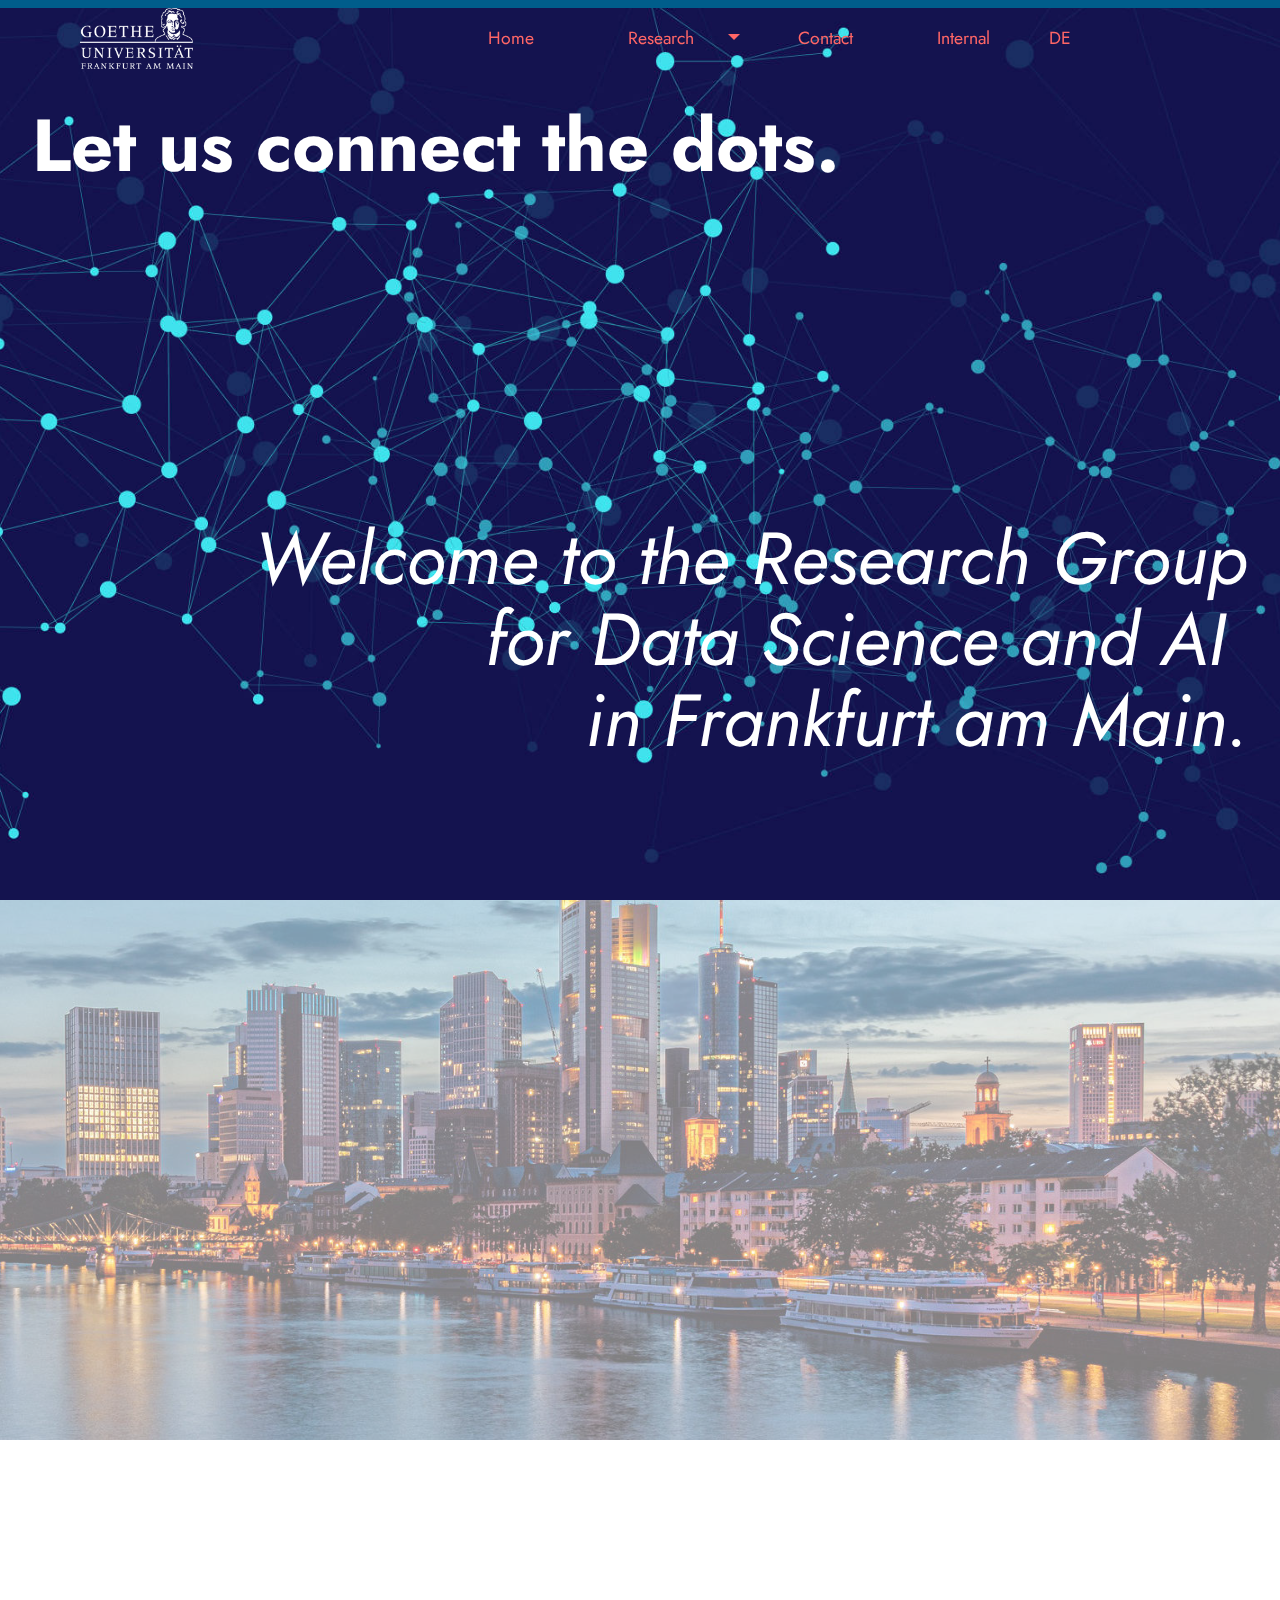
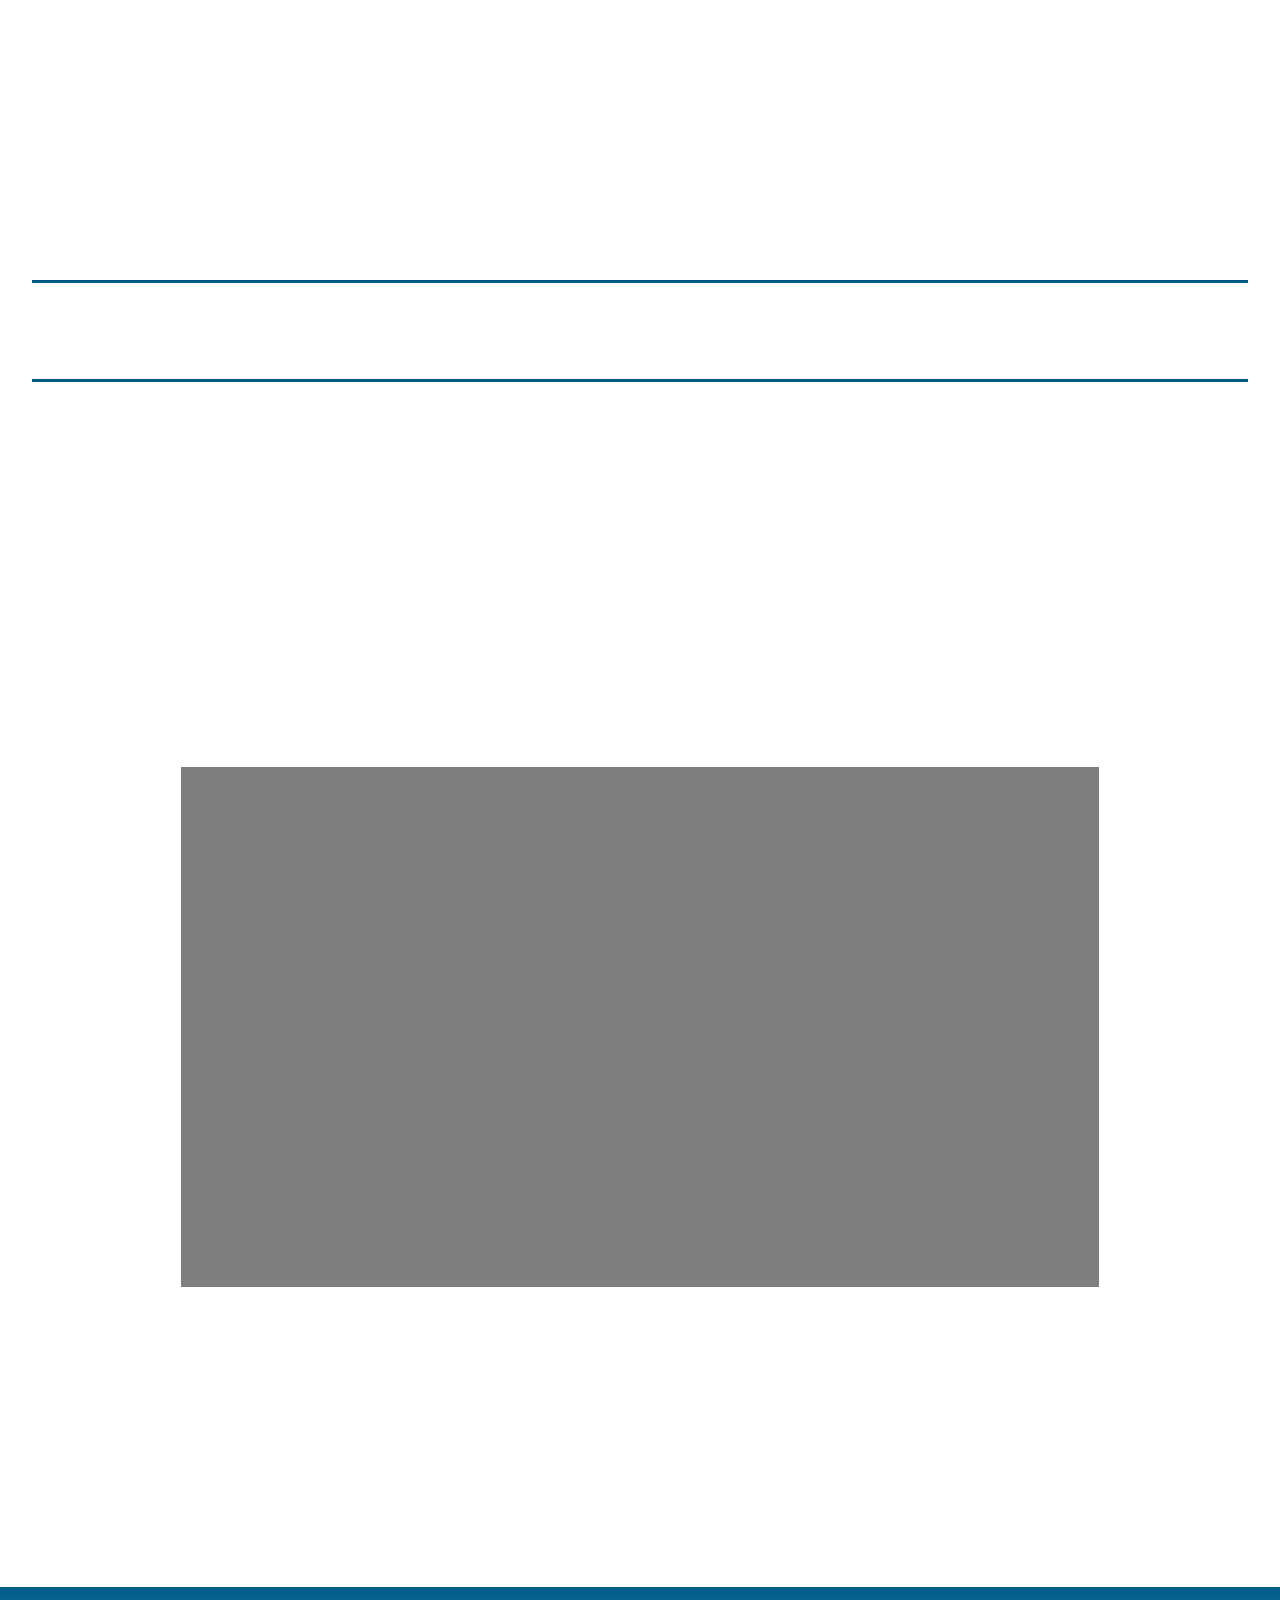
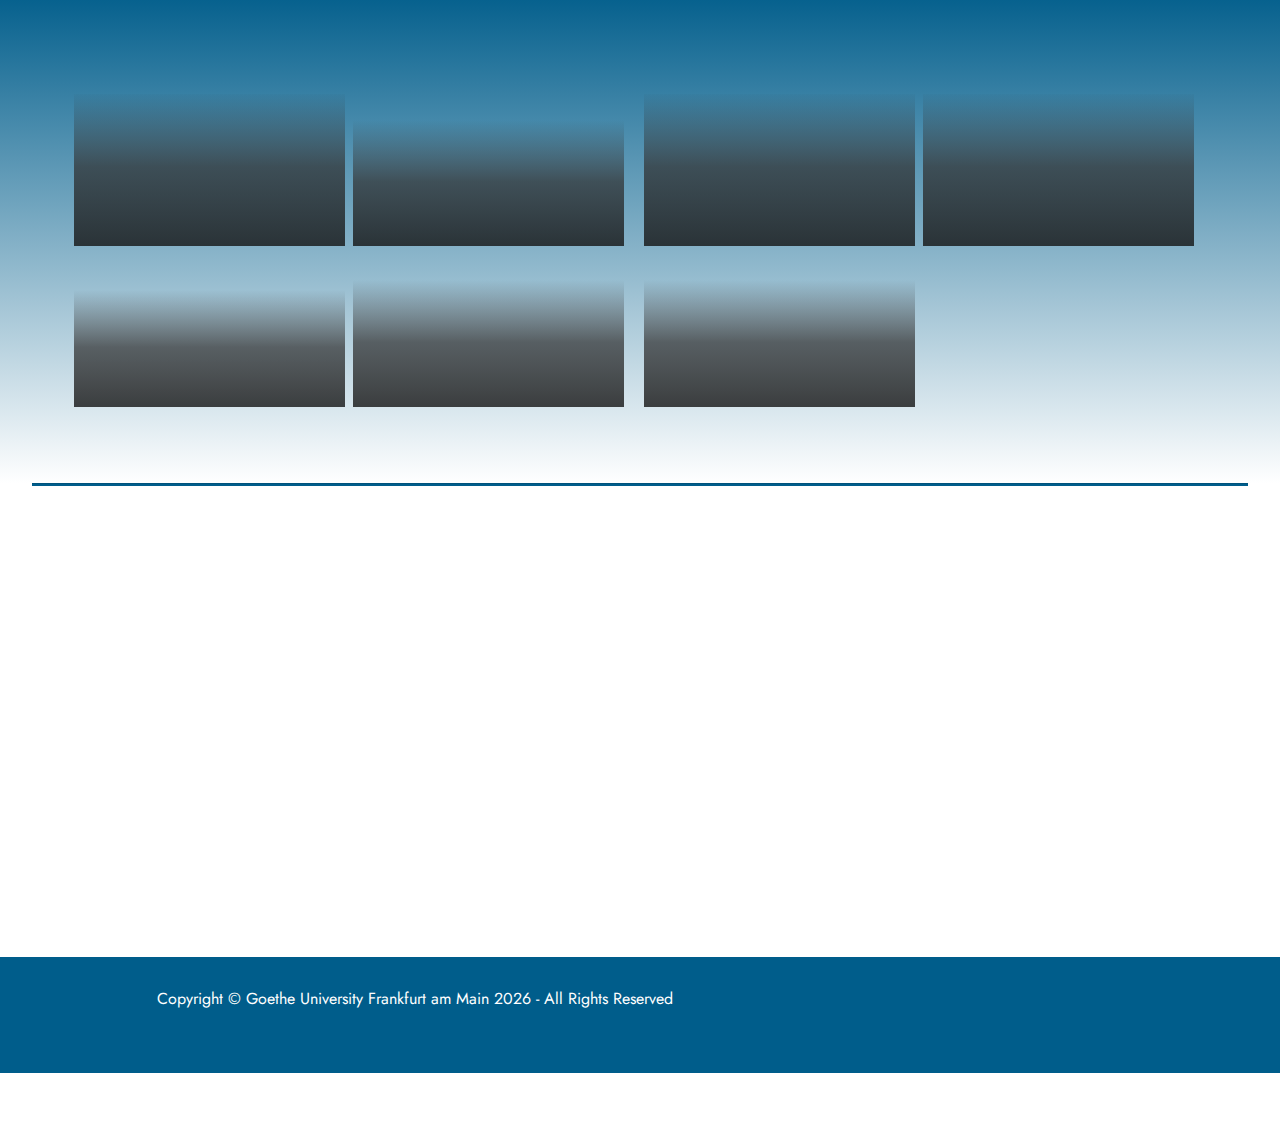
==== index.html @ 600228e5 "first commit" ====
<!DOCTYPE html>
<html  lang="undefined">
<head>
  <!-- Site made with Mobirise Website Builder v5.2.0, https://mobirise.com -->
  <meta charset="UTF-8">
  <meta http-equiv="X-UA-Compatible" content="IE=edge">
  <meta name="generator" content="Mobirise v5.2.0, mobirise.com">
  <meta name="viewport" content="width=device-width, initial-scale=1, minimum-scale=1">
  <link rel="shortcut icon" href="assets/images/gu-logo-weiss.png" type="image/x-icon">
  <meta name="description" content="">
  
  
  <title>Home</title>
  <link rel="stylesheet" href="assets/web/assets/mobirise-icons/mobirise-icons.css">
  <link rel="stylesheet" href="assets/web/assets/mobirise-icons2/mobirise2.css">
  <link rel="stylesheet" href="assets/tether/tether.min.css">
  <link rel="stylesheet" href="assets/bootstrap/css/bootstrap.min.css">
  <link rel="stylesheet" href="assets/bootstrap/css/bootstrap-grid.min.css">
  <link rel="stylesheet" href="assets/bootstrap/css/bootstrap-reboot.min.css">
  <link rel="stylesheet" href="assets/dropdown/css/style.css">
  <link rel="stylesheet" href="assets/animatecss/animate.css">
  <link rel="stylesheet" href="assets/theme/css/style.css">
  <link rel="preload" as="style" href="assets/mobirise/css/mbr-additional.css"><link rel="stylesheet" href="assets/mobirise/css/mbr-additional.css" type="text/css">
  
  
  
  
</head>
<body>
  
  <section class="extMenu8 menu cid-snO07HkirA" once="menu" id="breakingmenu-j">

    

    <nav class="navbar navbar-dropdown beta-menu align-items-center navbar-fixed-top navbar-toggleable-sm bg-color transparent">
         
        <div class="menu-bottom order-0 order-lg-1">

            <div class="menu-logo">
                <div class="navbar-brand">
                <span class="navbar-logo">
                    <a href="https://www.uni-frankfurt.de/de?locale=de" target="_blank">
                        <img src="assets/images/gu-logo-weiss.png" alt="Mobirise" style="height: 3.8rem;">
                    </a>
                </span>
                    
                </div>
                <button class="navbar-toggler" type="button" data-toggle="collapse" data-target="#navbarSupportedContent, #topLine" aria-controls="navbarSupportedContent" aria-expanded="false" aria-label="Toggle navigation">
                    <div class="hamburger">
                        <span></span>
                        <span></span>
                        <span></span>
                        <span></span>
                    </div>
                </button>
            </div>
            <div class="collapse navbar-collapse" id="navbarSupportedContent">
                <ul class="navbar-nav nav-dropdown js-float-line nav-right" data-app-modern-menu="true"><li class="nav-item">
                        <a class="nav-link link mbr-black text-secondary display-4" href="index.html">Home&nbsp; &nbsp; &nbsp; &nbsp;</a>
                    </li><li class="nav-item dropdown"><a class="nav-link link mbr-black dropdown-toggle text-secondary display-4" href="#" data-toggle="dropdown-submenu" aria-expanded="false">Research&nbsp; &nbsp; &nbsp;&nbsp;</a><div class="dropdown-menu"><a class="mbr-black dropdown-item text-secondary display-4" href="page1.html">About us</a><a class="mbr-black dropdown-item text-secondary display-4" href="page2.html">Biomedicine</a><a class="mbr-black dropdown-item text-secondary display-4" href="page3.html">Finance</a></div></li><li class="nav-item"><a class="nav-link link mbr-black text-secondary display-4" href="page4.html">Contact&nbsp; &nbsp; &nbsp;</a></li><li class="nav-item"><a class="nav-link link mbr-black text-secondary text-primary display-4" href="https://hessenbox-a10.rz.uni-frankfurt.de/getlink/fi83vCMj7RjVoHuAKApnuoV5/" target="_blank">Internal</a></li><li class="nav-item"><a class="nav-link link mbr-black text-secondary display-4" href="page5.html">DE&nbsp; &nbsp; &nbsp; &nbsp; &nbsp; &nbsp; &nbsp; &nbsp; &nbsp; &nbsp;&nbsp;</a></li></ul>
                
            </div>
        </div>
    </nav>
</section>

<section class="_customHTML cid-snNPTljLqP" id="scroll-c">
 
  
      
 
  <div class="progress-container" id="myHeader">
    <div class="progress-bar" id="myBar"></div>
  </div>      
  
<script type="text/javascript">
window.onscroll = function() {myFunction()};
var header = document.getElementById("myHeader");
// Get the offset position of the navbar
var sticky = header.offsetTop;
function myFunction() {
  var winScroll = document.body.scrollTop || document.documentElement.scrollTop;
  var height = document.documentElement.scrollHeight - document.documentElement.clientHeight;
  var scrolled = (winScroll / height) * 100;
  document.getElementById("myBar").style.width = scrolled + "%";
  
   if (window.pageYOffset > sticky) {
    header.classList.add("sticky2");
  } else {
    header.classList.remove("sticky2");
  }
  
  
}
 
        
</script>

 <div style="padding:1rem; background-color:#c1c1c1;" class="hidden">
   <div class="align-center">
              <h10> <br><br><br><br><br><br>Scroll Indicator - Progress bar<br>
        Click the "gear" icon to change the layout of the social bar. This text will be removed on preview/publish.<br><br><svg id="svg" version="1.1" xmlns="http://www.w3.org/2000/svg" xmlns:xlink="http://www.w3.org/1999/xlink" width="150" viewBox="0, 0, 400,383.33333333333337"><g id="svgg"><path id="path0" d="M37.210 6.152 C 35.603 6.521,34.673 7.586,34.092 9.720 C 33.330 12.516,33.825 95.736,34.612 97.241 C 35.870 99.644,28.382 99.467,134.420 99.600 C 199.138 99.681,231.925 99.852,232.882 100.115 C 235.440 100.816,235.350 101.661,230.295 124.449 C 224.368 151.170,212.070 208.952,209.422 222.521 C 207.800 230.833,207.905 232.790,209.971 232.790 C 211.891 232.790,209.325 235.910,254.122 179.099 C 277.812 149.054,289.953 133.596,295.689 126.174 C 297.890 123.327,306.521 112.368,314.870 101.822 C 367.957 34.759,386.363 11.054,386.765 9.224 C 387.073 7.820,386.446 6.596,385.169 6.111 C 383.972 5.656,39.193 5.697,37.210 6.152 M382.917 8.569 C 384.519 9.741,380.855 14.580,323.489 87.057 C 313.389 99.818,299.260 117.766,292.092 126.942 C 279.051 143.636,265.977 160.258,245.456 186.236 C 239.439 193.853,229.856 206.001,224.162 213.231 C 210.292 230.840,210.188 230.897,212.490 219.587 C 217.028 197.295,227.371 148.754,232.598 125.216 C 237.896 101.359,238.065 99.524,235.099 97.991 C 234.120 97.484,228.193 97.405,188.034 97.358 C 75.294 97.227,37.576 96.911,36.978 96.092 C 36.161 94.974,36.161 10.490,36.978 9.373 C 37.513 8.642,38.883 8.626,116.843 8.435 C 301.952 7.984,382.171 8.024,382.917 8.569 M81.622 108.821 C 107.636 108.875,150.091 108.875,175.966 108.821 C 201.840 108.766,180.556 108.722,128.667 108.722 C 76.779 108.722,55.608 108.766,81.622 108.821 M177.885 157.718 C 177.182 158.404,174.020 162.244,170.860 166.251 C 167.700 170.259,164.939 173.732,164.724 173.970 C 164.509 174.207,161.918 177.468,158.965 181.217 C 156.012 184.965,150.834 191.512,147.459 195.767 C 144.084 200.021,139.856 205.359,138.063 207.629 C 129.342 218.668,112.627 239.779,108.533 244.926 C 107.162 246.650,103.624 251.125,100.671 254.870 C 97.718 258.615,93.156 264.369,90.533 267.657 C 87.910 270.944,79.126 282.263,71.012 292.809 C 62.899 303.356,50.820 318.802,44.170 327.133 C 28.112 347.253,23.297 353.336,21.093 356.284 C 20.566 356.990,18.921 359.133,17.439 361.046 C 6.762 374.827,3.520 379.694,4.240 380.859 C 4.652 381.526,352.012 381.883,353.760 381.218 L 354.749 380.843 354.547 336.442 C 354.330 288.424,354.421 291.066,352.956 290.282 C 351.831 289.680,309.260 289.563,226.846 289.934 C 183.386 290.130,157.086 289.826,155.238 289.106 C 153.350 288.370,153.375 288.079,156.655 272.483 C 157.410 268.897,158.183 265.187,158.374 264.238 C 159.208 260.094,161.885 247.419,162.221 246.021 C 162.651 244.231,164.430 235.954,166.258 227.229 C 166.966 223.854,167.895 219.453,168.324 217.450 C 168.753 215.446,169.619 211.390,170.249 208.437 C 170.879 205.484,171.843 200.997,172.391 198.466 C 172.938 195.935,173.542 193.087,173.734 192.138 C 173.925 191.189,174.694 187.478,175.444 183.893 C 181.253 156.107,181.424 154.270,177.885 157.718 M334.899 284.838 C 335.479 284.926,336.429 284.926,337.009 284.838 C 337.589 284.751,337.114 284.679,335.954 284.679 C 334.794 284.679,334.319 284.751,334.899 284.838 " stroke="none" fill="#b3b3b3" fill-rule="evenodd"></path><path id="path1" d="M116.843 8.435 C 38.883 8.626,37.513 8.642,36.978 9.373 C 36.161 10.490,36.161 94.974,36.978 96.092 C 37.576 96.911,75.294 97.227,188.034 97.358 C 228.193 97.405,234.120 97.484,235.099 97.991 C 238.065 99.524,237.896 101.359,232.598 125.216 C 227.371 148.754,217.028 197.295,212.490 219.587 C 210.188 230.897,210.292 230.840,224.162 213.231 C 229.856 206.001,239.439 193.853,245.456 186.236 C 265.977 160.258,279.051 143.636,292.092 126.942 C 299.260 117.766,313.389 99.818,323.489 87.057 C 380.855 14.580,384.519 9.741,382.917 8.569 C 382.171 8.024,301.952 7.984,116.843 8.435 " stroke="none" fill="#4c4c4c" fill-rule="evenodd"></path><path id="path2" d="M24.582 1.208 C 24.285 2.061,24.165 16.987,24.175 52.119 C 24.189 104.381,24.198 104.667,25.856 107.198 C 27.312 109.419,21.600 109.300,126.819 109.300 C 187.817 109.300,223.202 109.435,223.202 109.666 C 223.202 109.868,221.385 118.791,219.165 129.496 C 216.944 140.200,215.208 149.171,215.308 149.431 C 215.408 149.690,215.358 149.957,215.197 150.023 C 214.865 150.160,213.651 155.819,204.600 199.407 C 201.952 212.158,199.872 222.815,199.977 223.088 C 200.082 223.362,199.980 223.586,199.752 223.586 C 199.516 223.586,199.414 223.996,199.516 224.531 C 199.615 225.051,199.582 225.526,199.442 225.586 C 199.151 225.710,198.557 228.337,196.119 240.268 C 195.171 244.909,194.060 250.029,193.650 251.646 C 191.455 260.308,193.965 264.453,200.009 262.145 C 201.966 261.398,201.889 261.486,213.429 246.788 C 220.801 237.399,226.824 229.751,236.050 218.064 C 240.748 212.113,252.094 197.659,269.799 175.072 C 275.255 168.111,284.303 156.570,289.907 149.425 C 295.511 142.279,303.979 131.474,308.725 125.414 C 321.361 109.277,325.827 103.583,336.629 89.833 C 342.331 82.576,346.237 77.280,346.078 77.022 C 345.919 76.764,345.976 76.688,346.216 76.836 C 346.447 76.979,347.760 75.626,349.227 73.732 C 350.658 71.885,353.101 68.781,354.656 66.833 C 356.329 64.739,357.370 63.109,357.206 62.843 C 357.041 62.576,357.094 62.496,357.336 62.646 C 357.872 62.977,368.666 49.199,368.315 48.632 C 368.164 48.388,368.223 48.310,368.450 48.451 C 368.674 48.589,373.706 42.505,379.897 34.608 C 385.973 26.858,392.261 18.965,393.871 17.066 C 395.480 15.168,397.517 12.693,398.398 11.567 L 400.000 9.519 400.000 4.759 L 400.000 0.000 212.502 0.000 L 25.003 0.000 24.582 1.208 M385.169 6.111 C 386.446 6.596,387.073 7.820,386.765 9.224 C 386.363 11.054,367.957 34.759,314.870 101.822 C 306.521 112.368,297.890 123.327,295.689 126.174 C 289.953 133.596,277.812 149.054,254.122 179.099 C 209.325 235.910,211.891 232.790,209.971 232.790 C 207.905 232.790,207.800 230.833,209.422 222.521 C 212.070 208.952,224.368 151.170,230.295 124.449 C 235.350 101.661,235.440 100.816,232.882 100.115 C 231.925 99.852,199.138 99.681,134.420 99.600 C 28.382 99.467,35.870 99.644,34.612 97.241 C 33.825 95.736,33.330 12.516,34.092 9.720 C 34.673 7.586,35.603 6.521,37.210 6.152 C 39.193 5.697,383.972 5.656,385.169 6.111 M175.966 108.821 C 150.091 108.875,107.636 108.875,81.622 108.821 C 55.608 108.766,76.779 108.722,128.667 108.722 C 180.556 108.722,201.840 108.766,175.966 108.821 M180.735 144.991 C 179.413 145.394,178.766 146.116,171.634 155.164 C 166.035 162.266,160.321 169.481,152.304 179.573 C 148.329 184.577,145.792 188.088,145.958 188.357 C 146.118 188.615,146.070 188.703,145.844 188.563 C 145.295 188.224,144.060 189.684,144.413 190.256 C 144.585 190.533,144.541 190.624,144.307 190.478 C 143.770 190.147,136.792 198.920,137.142 199.485 C 137.301 199.742,137.247 199.823,137.013 199.678 C 136.474 199.345,127.972 210.042,128.323 210.610 C 128.476 210.857,128.426 210.944,128.208 210.810 C 127.996 210.679,125.945 212.939,123.650 215.832 C 121.355 218.726,116.830 224.412,113.595 228.469 C 110.061 232.902,107.824 236.025,107.991 236.295 C 108.151 236.554,108.103 236.641,107.877 236.502 C 107.327 236.162,106.092 237.623,106.445 238.194 C 106.613 238.465,106.574 238.562,106.354 238.426 C 106.145 238.297,104.765 239.694,103.288 241.531 C 96.608 249.837,76.645 275.196,70.771 282.838 C 67.204 287.478,62.325 293.824,59.929 296.939 C 57.436 300.180,55.688 302.790,55.842 303.039 C 55.996 303.289,55.941 303.369,55.712 303.227 C 55.170 302.893,54.322 303.975,54.676 304.549 C 54.843 304.818,54.798 304.908,54.569 304.766 C 54.020 304.427,52.785 305.888,53.138 306.459 C 53.307 306.733,53.266 306.827,53.039 306.686 C 52.524 306.368,45.925 314.778,46.261 315.323 C 46.416 315.573,46.348 315.638,46.095 315.482 C 45.595 315.173,22.023 344.549,22.104 345.380 C 22.133 345.675,22.027 345.837,21.868 345.738 C 21.392 345.444,20.226 346.987,20.539 347.494 C 20.712 347.773,20.668 347.862,20.431 347.716 C 20.071 347.493,14.984 353.821,7.143 364.244 C 5.466 366.473,4.298 368.371,4.451 368.618 C 4.610 368.875,4.551 368.949,4.308 368.799 C 4.071 368.653,3.080 369.715,1.982 371.294 L 0.069 374.044 0.025 378.776 L -0.020 383.509 180.335 383.509 L 360.690 383.509 360.580 337.776 C 360.460 288.005,360.498 288.865,358.312 286.446 C 355.732 283.591,359.250 283.754,301.092 283.791 C 272.531 283.809,249.028 283.908,248.862 284.010 C 247.895 284.608,161.482 283.949,160.872 283.340 C 160.729 283.196,161.071 280.888,161.632 278.211 C 162.193 275.534,162.558 273.098,162.443 272.798 C 162.327 272.497,162.365 272.333,162.526 272.433 C 162.687 272.532,163.297 270.255,163.881 267.371 C 164.465 264.488,167.099 252.044,169.734 239.719 C 172.369 227.393,174.442 217.093,174.340 216.829 C 174.239 216.565,174.296 216.294,174.468 216.228 C 174.932 216.048,176.895 206.412,176.573 205.891 C 176.400 205.611,176.462 205.545,176.738 205.716 C 177.004 205.880,177.181 205.740,177.181 205.367 C 177.181 205.025,178.123 200.312,179.274 194.894 C 183.691 174.105,185.667 164.276,185.737 162.744 C 185.777 161.869,185.963 161.247,186.149 161.360 C 186.336 161.474,186.409 161.024,186.312 160.361 C 186.214 159.699,186.256 159.156,186.405 159.156 C 186.650 159.156,187.185 156.010,187.710 151.486 C 188.291 146.478,185.225 143.623,180.735 144.991 M180.249 158.438 C 180.249 160.249,178.966 167.046,175.444 183.893 C 174.694 187.478,173.925 191.189,173.734 192.138 C 173.542 193.087,172.938 195.935,172.391 198.466 C 171.843 200.997,170.879 205.484,170.249 208.437 C 169.619 211.390,168.753 215.446,168.324 217.450 C 167.895 219.453,166.966 223.854,166.258 227.229 C 164.430 235.954,162.651 244.231,162.221 246.021 C 161.885 247.419,159.208 260.094,158.374 264.238 C 158.183 265.187,157.410 268.897,156.655 272.483 C 153.375 288.079,153.350 288.370,155.238 289.106 C 157.086 289.826,183.386 290.130,226.846 289.934 C 309.260 289.563,351.831 289.680,352.956 290.282 C 354.421 291.066,354.330 288.424,354.547 336.442 L 354.749 380.843 353.760 381.218 C 352.012 381.883,4.652 381.526,4.240 380.859 C 3.520 379.694,6.762 374.827,17.439 361.046 C 18.921 359.133,20.566 356.990,21.093 356.284 C 23.297 353.336,28.112 347.253,44.170 327.133 C 50.820 318.802,62.899 303.356,71.012 292.809 C 79.126 282.263,87.910 270.944,90.533 267.657 C 93.156 264.369,97.718 258.615,100.671 254.870 C 103.624 251.125,107.162 246.650,108.533 244.926 C 112.627 239.779,129.342 218.668,138.063 207.629 C 139.856 205.359,144.084 200.021,147.459 195.767 C 150.834 191.512,156.012 184.965,158.965 181.217 C 161.918 177.468,164.509 174.207,164.724 173.970 C 164.939 173.732,167.700 170.259,170.860 166.251 C 179.198 155.678,180.249 154.803,180.249 158.438 M337.009 284.838 C 336.429 284.926,335.479 284.926,334.899 284.838 C 334.319 284.751,334.794 284.679,335.954 284.679 C 337.114 284.679,337.589 284.751,337.009 284.838" stroke="none" fill="#fafafa" fill-rule="evenodd"></path></g></svg><br><br><br></h10>
				
    </div></div>
</section>

<section class="header8 cid-snNEgmqmjJ mbr-fullscreen" id="custom-html-0">
    

    <div class="mbr-overlay" style="opacity: 0; background-color: rgb(255, 255, 255);"></div>
    
    <div class="container-fluid">
        <div class="row justify-content-center">
            <div class="col-12">
                <h3 class="mbr-section-title mbr-white mbr-fonts-style display-1"><strong>Let us connect the dots.</strong></h3>
                <p class="mbr-text mbr-fonts-style mbr-white mb-4 display-1"><br><em><br></em><br><em><br></em><em>Welcome to the Research Group</em><br><em> for Data Science and AI&nbsp;<br>in Frankfurt am Main.</em></p>
            </div>
        </div>
    </div>
</section>

<section class="content4 cid-snNEgNYYE0 mbr-fullscreen mbr-parallax-background" id="custom-html-1">
    
    <div class="mbr-overlay" style="opacity: 0.5; background-color: rgb(255, 255, 255);">
    </div>
    <div class="container-fluid">
        <div class="row justify-content-center">
            <div class="title col-md-12 col-lg-12">
                
                <h4 class="mbr-section-subtitle align-center mbr-fonts-style mb-4 display-5">The <strong>Research Group Data Science and AI in Frankfurt</strong> is an interdisciplinary initiative of the Goethe University in Frankfurt. It integrates different areas of research to tackle current challenges in the field of finance and biomedicine. We connect applied research with data science methods and thereby promoting cross-disciplinary collaboration with the goal of advancing innovative data-driven science. Currently seven teams work on various topics in these research areas.
<br><br><div><strong>Our vision</strong> is to add value for the benefit of society with pioneering work in the field of data science and AI. We want to drive excellence in cross-disciplinary research, education and collaboration and enable knowledge transfer to society and business.
</div><div><br></div></h4>
                
            </div>
        </div>
    </div>
</section>

<section class="content6 cid-snNEhe8TZp" id="custom-html-2">
    
    <div class="container-fluid">
        <div class="row justify-content-center">
            <div class="col-md-12 col-lg-12">
                <hr class="line">
                <p class="mbr-text align-center mbr-fonts-style my-4 display-5">
                    <em>Currently seven teams work on different topics in the areas of biomedicine and finance.</em></p>
                <hr class="line">
            </div>
        </div>
    </div>
</section>

<section class="content4 cid-snNLLm6gYE" id="content4-8">
    
    
    <div class="container-fluid">
        <div class="row justify-content-center">
            <div class="title col-md-12 col-lg-10">
                <h3 class="mbr-section-title mbr-fonts-style align-center mb-4 display-2">
                    <strong>Our Projects</strong></h3>
                
                
            </div>
        </div>
    </div>
</section>

<section class="slider2 cid-snNEhEYcAh" id="custom-html-3">
    

    
    <div class="container">
        <div class="row justify-content-center">
            <div class="col-12 col-md-10">
                <div class="carousel slide" id="svXvLmzFWQ" data-ride="carousel" data-interval="6000">
                    <div class="mbr-overlay" style="opacity: 0.5; background-color: rgb(0, 0, 0);">
                    </div>
                    <ol class="carousel-indicators">
                        <li data-slide-to="0" class="active" data-target="#svXvLmzFWQ"></li>
                        <li data-slide-to="1" data-target="#svXvLmzFWQ"></li><li data-slide-to="2" data-target="#svXvLmzFWQ"></li><li data-slide-to="3" data-target="#svXvLmzFWQ"></li><li data-slide-to="4" data-target="#svXvLmzFWQ"></li><li data-slide-to="5" data-target="#svXvLmzFWQ"></li>
                        <li data-slide-to="6" data-target="#svXvLmzFWQ"></li>
                    </ol>
                    <div class="carousel-inner">
                        <div class="carousel-item slider-image item active">
                            <div class="item-wrapper">
                                <img class="d-block w-100" src="assets/images/mbr-8-1920x1280.jpeg">
                                <div class="carousel-caption d-none d-md-block">
                                    <h5 class="mbr-section-subtitle mbr-fonts-style display-5"><strong><a href="page2.html#content6-12" class="text-white text-primary">Dynamics of functional cortical networks and their role in higher cognitive processes</a></strong></h5>
                                    
                                </div>
                            </div>
                        </div>
                        <div class="carousel-item slider-image item">
                            <div class="item-wrapper">
                                <img class="d-block w-100" src="assets/images/mbr-3-1920x1280.jpeg" data-slide-to="2">
                                <div class="carousel-caption d-none d-md-block">
                                    <h5 class="mbr-section-subtitle mbr-fonts-style display-5">
                                        <strong><a href="page3.html#content6-16" class="text-white text-primary">Using AI to better understand individual debt behavior</a></strong></h5>
                                    
                                </div>
                            </div>
                        </div><div class="carousel-item slider-image item">
                            <div class="item-wrapper">
                                <img class="d-block w-100" src="assets/images/mbr-1-1920x960.jpeg" data-slide-to="2">
                                <div class="carousel-caption d-none d-md-block">
                                    <h5 class="mbr-section-subtitle mbr-fonts-style display-5"><a href="page2.html#custom-html-t" class="text-white">Relevance of single nucleotide&nbsp;polymorphism on incidence and impact of clonal hematopoiesis</a></h5>
                                    
                                </div>
                            </div>
                        </div><div class="carousel-item slider-image item">
                            <div class="item-wrapper">
                                <img class="d-block w-100" src="assets/images/mbr-1920x1064.jpeg" data-slide-to="3">
                                <div class="carousel-caption d-none d-md-block">
                                    <h5 class="mbr-section-subtitle mbr-fonts-style display-5"><a href="page3.html#content6-19" class="text-white text-primary">Artifical Intelligence in Finance: Machine Learning and Prediction of Excess Returns</a></h5>
                                    
                                </div>
                            </div>
                        </div><div class="carousel-item slider-image item">
                            <div class="item-wrapper">
                                <img class="d-block w-100" src="assets/images/mbr-2-1920x1280.jpeg" data-slide-to="4">
                                <div class="carousel-caption d-none d-md-block">
                                    <h5 class="mbr-section-subtitle mbr-fonts-style display-5"><a href="page2.html#custom-html-x" class="text-white">Classification of molecular subtypes of muscle invasive bladder cancer (MIBC) based on H&amp;E staining by machine learning</a></h5>
                                    
                                </div>
                            </div>
                        </div>
                        <div class="carousel-item slider-image item">
                            <div class="item-wrapper">
                                <img class="d-block w-100" src="assets/images/mbr-400x267.jpeg" data-slide-to="5">
                                <div class="carousel-caption d-none d-md-block">
                                    <h5 class="mbr-section-subtitle mbr-fonts-style display-5"><a href="page3.html#custom-html-1d" class="text-white">Do intelligent decision support systems erode moral behaviour?</a></h5>
                                    
                                </div>
                            </div>
                        </div><div class="carousel-item slider-image item">
                            <div class="item-wrapper">
                                <img class="d-block w-100" src="assets/images/mbr-400x225.jpg" data-slide-to="8">
                                <div class="carousel-caption d-none d-md-block">
                                    <h5 class="mbr-section-subtitle mbr-fonts-style display-5">
                                        <strong><a href="page2.html#custom-html-z" class="text-white text-primary">Evolution and functional conservation of long non-coding RNAs (IncRNAs)</a></strong></h5>
                                    
                                </div>
                            </div>
                        </div>
                    </div>
                    <a class="carousel-control carousel-control-prev" role="button" data-slide="prev" href="#svXvLmzFWQ">
                        <span class="mobi-mbri mobi-mbri-arrow-prev" aria-hidden="true"></span>
                        <span class="sr-only">Previous</span>
                    </a>
                    <a class="carousel-control carousel-control-next" role="button" data-slide="next" href="#svXvLmzFWQ">
                        <span class="mobi-mbri mobi-mbri-arrow-next" aria-hidden="true"></span>
                        <span class="sr-only">Next</span>
                    </a>
                </div>
            </div>
        </div>
    </div>
</section>

<section class="mbr-section content4 cid-svTK0JybWB" id="magazinecarousel-2l">

    
          
<div class="container">
    <div class="row mb-2">
        <div class="title col-12 text-center pt-3">
        
                
                
        </div>
    </div>
    
    <!--Start code-->
    <div class="row">
        <div class="col-12 pb-5">
            <!--SECTION START-->
            <div class="row">
                <!--Start box news-->
                <div class="col-12 col-md-6 pt-2 pl-md-1 mb-3 mb-lg-4">
                    <div class="row">
                        <!--news box-->
                        <div class="col-6 pb-1 pt-0 pr-1">
                            <div class="card border-0 rounded-0 text-white overflow zoom">
                                <div class="position-relative">
                                    <!--thumbnail img-->
                                    <div class="ratio_right-cover-2 image-wrapper">
                                        <a href="#">
                                            <img class="img-fluid" src="assets/images/mbr-10-1920x1280.jpeg" alt="">
                                        </a>
                                    </div>
                                    <div class="position-absolute p-2 p-lg-3 b-0 w-100 bg-shadow">
                                        <!-- category -->
                                        

                                        <!--title-->
                                        <a href="#">
                                            </a><h6 class="h5 text-white my-1 display-7"><a href="#"></a><a href="page2.html#content6-12" class="text-white">Dynamics of functional cortical networks and their role in higher cognitive processes</a></h6>
                                        
                                    </div>
                                </div>
                            </div>
                        </div>
                        
                        <!--news box-->
                        <div class="col-6 pb-1 pl-1 pt-0">
                            <div class="card border-0 rounded-0 text-white overflow zoom">
                                <div class="position-relative">
                                    <!--thumbnail img-->
                                    <div class="ratio_right-cover-2 image-wrapper">
                                        <a href="#">
                                            <img class="img-fluid" src="assets/images/mbr-11-1920x1280.jpeg" alt="">
                                        </a>
                                    </div>
                                    <div class="position-absolute p-2 p-lg-3 b-0 w-100 bg-shadow">
                                        <!-- category -->
                                        
                                        <!--title-->
                                        <a href="#">
                                            </a><h6 class="h5 text-white my-1 display-7"><a href="#"></a><a href="page3.html#content6-16" class="text-white">Using AI to better understand individual debt behavior</a></h6>
                                        
                                    </div>
                                </div>
                            </div>
                        </div>
                        
                        <!--news box-->
                        <div class="col-6 pb-1 pr-1 pt-1">
                            <div class="card border-0 rounded-0 text-white overflow zoom">
                                <div class="position-relative">
                                    <!--thumbnail img-->
                                    <div class="ratio_right-cover-2 image-wrapper">
                                        <a href="#">
                                            <img class="img-fluid" src="assets/images/mbr-2-1920x1280.jpeg" alt="">
                                        </a>
                                    </div>
                                    <div class="position-absolute p-2 p-lg-3 b-0 w-100 bg-shadow">
                                        <!-- category -->
                                        
                                        <!--title-->
                                        <a href="#">
                                            </a><h6 class="h6 text-white my-1 display-100"><a href="#"></a><a href="page2.html#custom-html-x" class="text-white">Classification of molecular subtypes of muscle invasive bladder cancer (MIBC) based on H&amp;E staining by machine learning</a></h6>
                                        
                                    </div>
                                </div>
                            </div>
                        </div>
                        
                        <!--news box-->
                        <div class="col-6 pb-1 pl-1 pt-1">
                            <div class="card border-0 rounded-0 text-white overflow zoom">
                                <div class="position-relative">
                                    <!--thumbnail img-->
                                    <div class="ratio_right-cover-2 image-wrapper">
                                        <a href="#">
                                            <img class="img-fluid" src="assets/images/mbr-1-400x267.jpeg" alt="blog website templates bootstrap">
                                        </a>
                                    </div>
                                    <div class="position-absolute p-2 p-lg-3 b-0 w-100 bg-shadow">
                                        <!-- category -->
                                        
                                        <!--title-->
                                        <a href="#">
                                            </a><h6 class="h6 text-white my-1 display-7"><a href="#"></a><a href="page3.html#custom-html-1d" class="text-white">Do intelligent decision support systems erode moral behaviour?</a></h6>
                                        
                                    </div>
                                </div>
                            </div>
                        </div>
                        <!--end news box-->
                    </div>
                </div>
                <!--End box news-->
                
                <!--Start box news-->
                <div class="col-12 col-md-6 pt-2 pl-md-1 mb-3 mb-lg-4">
                    <div class="row">
                        <!--news box-->
                        <div class="col-6 pb-1 pt-0 pr-1">
                            <div class="card border-0 rounded-0 text-white overflow zoom">
                                <div class="position-relative">
                                    <!--thumbnail img-->
                                    <div class="ratio_right-cover-2 image-wrapper">
                                        <a href="#">
                                            <img class="img-fluid" src="assets/images/mbr-3-1920x960.jpeg" alt="">
                                        </a>
                                    </div>
                                    <div class="position-absolute p-2 p-lg-3 b-0 w-100 bg-shadow">
                                        <!-- category -->
                                        

                                        <!--title-->
                                        <a href="#">
                                            </a><h6 class="h5 text-white my-1 display-7"><a href="#"></a><a href="page2.html#custom-html-t" class="text-white">Relevance of single nucleotide polymorphism on incidence and impact of clonal hematopoiesis</a></h6>
                                        
                                    </div>
                                </div>
                            </div>
                        </div>
                        
                        <!--news box-->
                        <div class="col-6 pb-1 pl-1 pt-0">
                            <div class="card border-0 rounded-0 text-white overflow zoom">
                                <div class="position-relative">
                                    <!--thumbnail img-->
                                    <div class="ratio_right-cover-2 image-wrapper">
                                        <a href="#">
                                            <img class="img-fluid" src="assets/images/mbr-1-1920x1064.jpeg" alt="">
                                        </a>
                                    </div>
                                    <div class="position-absolute p-2 p-lg-3 b-0 w-100 bg-shadow">
                                        <!-- category -->
                                        
                                        <!--title-->
                                        <a href="#">
                                            </a><h6 class="h5 text-white my-1 display-7"><a href="#"></a><a href="page3.html#content6-19" class="text-white">Artifical Intelligence in Finance: Machine Learning and Prediction of Excess Returns</a></h6>
                                        
                                    </div>
                                </div>
                            </div>
                        </div>
                        
                        <!--news box-->
                        <div class="col-6 pb-1 pr-1 pt-1">
                            <div class="card border-0 rounded-0 text-white overflow zoom">
                                <div class="position-relative">
                                    <!--thumbnail img-->
                                    <div class="ratio_right-cover-2 image-wrapper">
                                        <a href="#">
                                            <img class="img-fluid" src="assets/images/mbr-400x225.jpg" alt="">
                                        </a>
                                    </div>
                                    <div class="position-absolute p-2 p-lg-3 b-0 w-100 bg-shadow">
                                        <!-- category -->
                                        
                                        <!--title-->
                                        <a href="#">
                                            </a><h6 class="h5 text-white my-1 display-7"><a href="#"></a><a href="page2.html#custom-html-z" class="text-white">Evolution and functional conservation of long non-coding RNAs (IncRNAs)</a></h6>
                                        
                                    </div>
                                </div>
                            </div>
                        </div>
                        
                    </div>
                </div>
                <!--End box news-->
             <!--END SECTION-->
        </div>
    </div> 
    <!--end code-->
</div>
</div></section>

<section class="content6 cid-snNLukTcy3" id="content6-7">
    
    <div class="container-fluid">
        <div class="row justify-content-center">
            <div class="col-md-12 col-lg-12">
                <hr class="line">
        </div>
    </div>
</div></section>

<section class="clients1 cid-snNM4Io5Im" id="clients1-9">
    
    <div class="images-container container">
        <div class="mbr-section-head">
            <h3 class="mbr-section-title mbr-fonts-style align-center mb-0 display-2">
                <strong>Our Partner</strong></h3>
            
            
        </div>
        <div class="row justify-content-center mt-4">
            <div class="col-md-3 card">
                <a href="https://www.kassel-stiftung.de" target="_blank"><img src="assets/images/kassel-stfg-logo-blau.jpeg" alt=""></a>
            </div>
            
            
            
            
            
            
            
        </div>
    </div>
</section>

<section class="footer7 cid-svf3Y5O8Mg" once="footers" id="footer7-24">

    

    
    
    <div class="container">
        <div class="media-container-row align-center mbr-white">
            <div class="col-12">
                <div id="ccright" class="col-md-7 text-center"></div>
                <script>
                document.getElementById("ccright").innerHTML="Copyright &copy; Goethe University Frankfurt am Main " + new Date().getFullYear() + " - All Rights Reserved";
                </script>
                <p class="col-md-2 text-center display-6">Impressum                                                                                                          </p>
            </div>
        </div>
    </div>

</section><section style="background-color: #fff; font-family: -apple-system, BlinkMacSystemFont, 'Segoe UI', 'Roboto', 'Helvetica Neue', Arial, sans-serif; color:#aaa; font-size:12px; padding: 0; align-items: center; display: flex;"><a href="https://mobirise.site/y" style="flex: 1 1; height: 3rem; padding-left: 1rem;"></a><p style="flex: 0 0 auto; margin:0; padding-right:1rem;"><a href="https://mobirise.site" style="color:#aaa;">mobirise.com</a> site builder</p></section><script src="assets/web/assets/jquery/jquery.min.js"></script>  <script src="assets/popper/popper.min.js"></script>  <script src="assets/tether/tether.min.js"></script>  <script src="assets/bootstrap/js/bootstrap.min.js"></script>  <script src="assets/smoothscroll/smooth-scroll.js"></script>  <script src="assets/dropdown/js/nav-dropdown.js"></script>  <script src="assets/dropdown/js/navbar-dropdown.js"></script>  <script src="assets/touchswipe/jquery.touch-swipe.min.js"></script>  <script src="assets/viewportchecker/jquery.viewportchecker.js"></script>  <script src="assets/parallax/jarallax.min.js"></script>  <script src="assets/theme/js/script.js"></script>  
  
  
 <div id="scrollToTop" class="scrollToTop mbr-arrow-up"><a style="text-align: center;"><i class="mbr-arrow-up-icon mbr-arrow-up-icon-cm cm-icon cm-icon-smallarrow-up"></i></a></div>
    <input name="animation" type="hidden">
  </body>
</html>
---- assets/web/assets/mobirise-icons/mobirise-icons.css ----
@font-face {
  font-family: 'MobiriseIcons';
  src:  url('mobirise-icons.eot?spat4u');
  src:  url('mobirise-icons.eot?spat4u#iefix') format('embedded-opentype'),
    url('mobirise-icons.ttf?spat4u') format('truetype'),
    url('mobirise-icons.woff?spat4u') format('woff'),
    url('mobirise-icons.svg?spat4u#MobiriseIcons') format('svg');
  font-weight: normal;
  font-style: normal;
  font-display: swap;
}

[class^="mbri-"], [class*=" mbri-"] {
  /* use !important to prevent issues with browser extensions that change fonts */
  font-family: MobiriseIcons !important;
  speak: none;
  font-style: normal;
  font-weight: normal;
  font-variant: normal;
  text-transform: none;
  line-height: 1;

  /* Better Font Rendering =========== */
  -webkit-font-smoothing: antialiased;
  -moz-osx-font-smoothing: grayscale;
}

.mbri-add-submenu:before {
  content: "\e900";
}
.mbri-alert:before {
  content: "\e901";
}
.mbri-align-center:before {
  content: "\e902";
}
.mbri-align-justify:before {
  content: "\e903";
}
.mbri-align-left:before {
  content: "\e904";
}
.mbri-align-right:before {
  content: "\e905";
}
.mbri-android:before {
  content: "\e906";
}
.mbri-apple:before {
  content: "\e907";
}
.mbri-arrow-down:before {
  content: "\e908";
}
.mbri-arrow-next:before {
  content: "\e909";
}
.mbri-arrow-prev:before {
  content: "\e90a";
}
.mbri-arrow-up:before {
  content: "\e90b";
}
.mbri-bold:before {
  content: "\e90c";
}
.mbri-bookmark:before {
  content: "\e90d";
}
.mbri-bootstrap:before {
  content: "\e90e";
}
.mbri-briefcase:before {
  content: "\e90f";
}
.mbri-browse:before {
  content: "\e910";
}
.mbri-bulleted-list:before {
  content: "\e911";
}
.mbri-calendar:before {
  content: "\e912";
}
.mbri-camera:before {
  content: "\e913";
}
.mbri-cart-add:before {
  content: "\e914";
}
.mbri-cart-full:before {
  content: "\e915";
}
.mbri-cash:before {
  content: "\e916";
}
.mbri-change-style:before {
  content: "\e917";
}
.mbri-chat:before {
  content: "\e918";
}
.mbri-clock:before {
  content: "\e919";
}
.mbri-close:before {
  content: "\e91a";
}
.mbri-cloud:before {
  content: "\e91b";
}
.mbri-code:before {
  content: "\e91c";
}
.mbri-contact-form:before {
  content: "\e91d";
}
.mbri-credit-card:before {
  content: "\e91e";
}
.mbri-cursor-click:before {
  content: "\e91f";
}
.mbri-cust-feedback:before {
  content: "\e920";
}
.mbri-database:before {
  content: "\e921";
}
.mbri-delivery:before {
  content: "\e922";
}
.mbri-desktop:before {
  content: "\e923";
}
.mbri-devices:before {
  content: "\e924";
}
.mbri-down:before {
  content: "\e925";
}
.mbri-download:before {
  content: "\e989";
}
.mbri-drag-n-drop:before {
  content: "\e927";
}
.mbri-drag-n-drop2:before {
  content: "\e928";
}
.mbri-edit:before {
  content: "\e929";
}
.mbri-edit2:before {
  content: "\e92a";
}
.mbri-error:before {
  content: "\e92b";
}
.mbri-extension:before {
  content: "\e92c";
}
.mbri-features:before {
  content: "\e92d";
}
.mbri-file:before {
  content: "\e92e";
}
.mbri-flag:before {
  content: "\e92f";
}
.mbri-folder:before {
  content: "\e930";
}
.mbri-gift:before {
  content: "\e931";
}
.mbri-github:before {
  content: "\e932";
}
.mbri-globe:before {
  content: "\e933";
}
.mbri-globe-2:before {
  content: "\e934";
}
.mbri-growing-chart:before {
  content: "\e935";
}
.mbri-hearth:before {
  content: "\e936";
}
.mbri-help:before {
  content: "\e937";
}
.mbri-home:before {
  content: "\e938";
}
.mbri-hot-cup:before {
  content: "\e939";
}
.mbri-idea:before {
  content: "\e93a";
}
.mbri-image-gallery:before {
  content: "\e93b";
}
.mbri-image-slider:before {
  content: "\e93c";
}
.mbri-info:before {
  content: "\e93d";
}
.mbri-italic:before {
  content: "\e93e";
}
.mbri-key:before {
  content: "\e93f";
}
.mbri-laptop:before {
  content: "\e940";
}
.mbri-layers:before {
  content: "\e941";
}
.mbri-left-right:before {
  content: "\e942";
}
.mbri-left:before {
  content: "\e943";
}
.mbri-letter:before {
  content: "\e944";
}
.mbri-like:before {
  content: "\e945";
}
.mbri-link:before {
  content: "\e946";
}
.mbri-lock:before {
  content: "\e947";
}
.mbri-login:before {
  content: "\e948";
}
.mbri-logout:before {
  content: "\e949";
}
.mbri-magic-stick:before {
  content: "\e94a";
}
.mbri-map-pin:before {
  content: "\e94b";
}
.mbri-menu:before {
  content: "\e94c";
}
.mbri-mobile:before {
  content: "\e94d";
}
.mbri-mobile2:before {
  content: "\e94e";
}
.mbri-mobirise:before {
  content: "\e94f";
}
.mbri-more-horizontal:before {
  content: "\e950";
}
.mbri-more-vertical:before {
  content: "\e951";
}
.mbri-music:before {
  content: "\e952";
}
.mbri-new-file:before {
  content: "\e953";
}
.mbri-numbered-list:before {
  content: "\e954";
}
.mbri-opened-folder:before {
  content: "\e955";
}
.mbri-pages:before {
  content: "\e956";
}
.mbri-paper-plane:before {
  content: "\e957";
}
.mbri-paperclip:before {
  content: "\e958";
}
.mbri-photo:before {
  content: "\e959";
}
.mbri-photos:before {
  content: "\e95a";
}
.mbri-pin:before {
  content: "\e95b";
}
.mbri-play:before {
  content: "\e95c";
}
.mbri-plus:before {
  content: "\e95d";
}
.mbri-preview:before {
  content: "\e95e";
}
.mbri-print:before {
  content: "\e95f";
}
.mbri-protect:before {
  content: "\e960";
}
.mbri-question:before {
  content: "\e961";
}
.mbri-quote-left:before {
  content: "\e962";
}
.mbri-quote-right:before {
  content: "\e963";
}
.mbri-refresh:before {
  content: "\e964";
}
.mbri-responsive:before {
  content: "\e965";
}
.mbri-right:before {
  content: "\e966";
}
.mbri-rocket:before {
  content: "\e967";
}
.mbri-sad-face:before {
  content: "\e968";
}
.mbri-sale:before {
  content: "\e969";
}
.mbri-save:before {
  content: "\e96a";
}
.mbri-search:before {
  content: "\e96b";
}
.mbri-setting:before {
  content: "\e96c";
}
.mbri-setting2:before {
  content: "\e96d";
}
.mbri-setting3:before {
  content: "\e96e";
}
.mbri-share:before {
  content: "\e96f";
}
.mbri-shopping-bag:before {
  content: "\e970";
}
.mbri-shopping-basket:before {
  content: "\e971";
}
.mbri-shopping-cart:before {
  content: "\e972";
}
.mbri-sites:before {
  content: "\e973";
}
.mbri-smile-face:before {
  content: "\e974";
}
.mbri-speed:before {
  content: "\e975";
}
.mbri-star:before {
  content: "\e976";
}
.mbri-success:before {
  content: "\e977";
}
.mbri-sun:before {
  content: "\e978";
}
.mbri-sun2:before {
  content: "\e979";
}
.mbri-tablet:before {
  content: "\e97a";
}
.mbri-tablet-vertical:before {
  content: "\e97b";
}
.mbri-target:before {
  content: "\e97c";
}
.mbri-timer:before {
  content: "\e97d";
}
.mbri-to-ftp:before {
  content: "\e97e";
}
.mbri-to-local-drive:before {
  content: "\e97f";
}
.mbri-touch-swipe:before {
  content: "\e980";
}
.mbri-touch:before {
  content: "\e981";
}
.mbri-trash:before {
  content: "\e982";
}
.mbri-underline:before {
  content: "\e983";
}
.mbri-unlink:before {
  content: "\e984";
}
.mbri-unlock:before {
  content: "\e985";
}
.mbri-up-down:before {
  content: "\e986";
}
.mbri-up:before {
  content: "\e987";
}
.mbri-update:before {
  content: "\e988";
}
.mbri-upload:before {
 content: "\e926"; 
}
.mbri-user:before {
  content: "\e98a";
}
.mbri-user2:before {
  content: "\e98b";
}
.mbri-users:before {
  content: "\e98c";
}
.mbri-video:before {
  content: "\e98d";
}
.mbri-video-play:before {
  content: "\e98e";
}
.mbri-watch:before {
  content: "\e98f";
}
.mbri-website-theme:before {
  content: "\e990";
}
.mbri-wifi:before {
  content: "\e991";
}
.mbri-windows:before {
  content: "\e992";
}
.mbri-zoom-out:before {
  content: "\e993";
}
.mbri-redo:before {
  content: "\e994";
}
.mbri-undo:before {
  content: "\e995";
}
---- assets/web/assets/mobirise-icons2/mobirise2.css ----
@font-face {
  font-family: 'Moririse2';
  font-display: swap;
  src:  url('mobirise2.eot?f2bix4');
  src:  url('mobirise2.eot?f2bix4#iefix') format('embedded-opentype'),
    url('mobirise2.ttf?f2bix4') format('truetype'),
    url('mobirise2.woff?f2bix4') format('woff'),
    url('mobirise2.svg?f2bix4#mobirise2') format('svg');
  font-weight: normal;
  font-style: normal;
}

[class^="mobi-"], [class*=" mobi-"] {
  /* use !important to prevent issues with browser extensions that change fonts */
  font-family: 'Moririse2' !important;
  speak: none;
  font-style: normal;
  font-weight: normal;
  font-variant: normal;
  text-transform: none;
  line-height: 1;

  /* Better Font Rendering =========== */
  -webkit-font-smoothing: antialiased;
  -moz-osx-font-smoothing: grayscale;
}

.mobi-mbri-add-submenu:before {
  content: "\e900";
}
.mobi-mbri-alert:before {
  content: "\e901";
}
.mobi-mbri-align-center:before {
  content: "\e902";
}
.mobi-mbri-align-justify:before {
  content: "\e903";
}
.mobi-mbri-align-left:before {
  content: "\e904";
}
.mobi-mbri-align-right:before {
  content: "\e905";
}
.mobi-mbri-android:before {
  content: "\e906";
}
.mobi-mbri-apple:before {
  content: "\e907";
}
.mobi-mbri-arrow-down:before {
  content: "\e908";
}
.mobi-mbri-arrow-next:before {
  content: "\e909";
}
.mobi-mbri-arrow-prev:before {
  content: "\e90a";
}
.mobi-mbri-arrow-up:before {
  content: "\e90b";
}
.mobi-mbri-bold:before {
  content: "\e90c";
}
.mobi-mbri-bookmark:before {
  content: "\e90d";
}
.mobi-mbri-bootstrap:before {
  content: "\e90e";
}
.mobi-mbri-briefcase:before {
  content: "\e90f";
}
.mobi-mbri-browse:before {
  content: "\e910";
}
.mobi-mbri-bulleted-list:before {
  content: "\e911";
}
.mobi-mbri-calendar:before {
  content: "\e912";
}
.mobi-mbri-camera:before {
  content: "\e913";
}
.mobi-mbri-cart-add:before {
  content: "\e914";
}
.mobi-mbri-cart-full:before {
  content: "\e915";
}
.mobi-mbri-cash:before {
  content: "\e916";
}
.mobi-mbri-change-style:before {
  content: "\e917";
}
.mobi-mbri-chat:before {
  content: "\e918";
}
.mobi-mbri-clock:before {
  content: "\e919";
}
.mobi-mbri-close:before {
  content: "\e91a";
}
.mobi-mbri-cloud:before {
  content: "\e91b";
}
.mobi-mbri-code:before {
  content: "\e91c";
}
.mobi-mbri-contact-form:before {
  content: "\e91d";
}
.mobi-mbri-credit-card:before {
  content: "\e91e";
}
.mobi-mbri-cursor-click:before {
  content: "\e91f";
}
.mobi-mbri-cust-feedback:before {
  content: "\e920";
}
.mobi-mbri-database:before {
  content: "\e921";
}
.mobi-mbri-delivery:before {
  content: "\e922";
}
.mobi-mbri-desktop:before {
  content: "\e923";
}
.mobi-mbri-devices:before {
  content: "\e924";
}
.mobi-mbri-down:before {
  content: "\e925";
}
.mobi-mbri-download-2:before {
  content: "\e926";
}
.mobi-mbri-download:before {
  content: "\e927";
}
.mobi-mbri-drag-n-drop-2:before {
  content: "\e928";
}
.mobi-mbri-drag-n-drop:before {
  content: "\e929";
}
.mobi-mbri-edit-2:before {
  content: "\e92a";
}
.mobi-mbri-edit:before {
  content: "\e92b";
}
.mobi-mbri-error:before {
  content: "\e92c";
}
.mobi-mbri-extension:before {
  content: "\e92d";
}
.mobi-mbri-features:before {
  content: "\e92e";
}
.mobi-mbri-file:before {
  content: "\e92f";
}
.mobi-mbri-flag:before {
  content: "\e930";
}
.mobi-mbri-folder:before {
  content: "\e931";
}
.mobi-mbri-gift:before {
  content: "\e932";
}
.mobi-mbri-github:before {
  content: "\e933";
}
.mobi-mbri-globe-2:before {
  content: "\e934";
}
.mobi-mbri-globe:before {
  content: "\e935";
}
.mobi-mbri-growing-chart:before {
  content: "\e936";
}
.mobi-mbri-hearth:before {
  content: "\e937";
}
.mobi-mbri-help:before {
  content: "\e938";
}
.mobi-mbri-home:before {
  content: "\e939";
}
.mobi-mbri-hot-cup:before {
  content: "\e93a";
}
.mobi-mbri-idea:before {
  content: "\e93b";
}
.mobi-mbri-image-gallery:before {
  content: "\e93c";
}
.mobi-mbri-image-slider:before {
  content: "\e93d";
}
.mobi-mbri-info:before {
  content: "\e93e";
}
.mobi-mbri-italic:before {
  content: "\e93f";
}
.mobi-mbri-key:before {
  content: "\e940";
}
.mobi-mbri-laptop:before {
  content: "\e941";
}
.mobi-mbri-layers:before {
  content: "\e942";
}
.mobi-mbri-left-right:before {
  content: "\e943";
}
.mobi-mbri-left:before {
  content: "\e944";
}
.mobi-mbri-letter:before {
  content: "\e945";
}
.mobi-mbri-like:before {
  content: "\e946";
}
.mobi-mbri-link:before {
  content: "\e947";
}
.mobi-mbri-lock:before {
  content: "\e948";
}
.mobi-mbri-login:before {
  content: "\e949";
}
.mobi-mbri-logout:before {
  content: "\e94a";
}
.mobi-mbri-magic-stick:before {
  content: "\e94b";
}
.mobi-mbri-map-pin:before {
  content: "\e94c";
}
.mobi-mbri-menu:before {
  content: "\e94d";
}
.mobi-mbri-mobile-2:before {
  content: "\e94e";
}
.mobi-mbri-mobile-horizontal:before {
  content: "\e94f";
}
.mobi-mbri-mobile:before {
  content: "\e950";
}
.mobi-mbri-mobirise:before {
  content: "\e951";
}
.mobi-mbri-more-horizontal:before {
  content: "\e952";
}
.mobi-mbri-more-vertical:before {
  content: "\e953";
}
.mobi-mbri-music:before {
  content: "\e954";
}
.mobi-mbri-new-file:before {
  content: "\e955";
}
.mobi-mbri-numbered-list:before {
  content: "\e956";
}
.mobi-mbri-opened-folder:before {
  content: "\e957";
}
.mobi-mbri-pages:before {
  content: "\e958";
}
.mobi-mbri-paper-plane:before {
  content: "\e959";
}
.mobi-mbri-paperclip:before {
  content: "\e95a";
}
.mobi-mbri-phone:before {
  content: "\e95b";
}
.mobi-mbri-photo:before {
  content: "\e95c";
}
.mobi-mbri-photos:before {
  content: "\e95d";
}
.mobi-mbri-pin:before {
  content: "\e95e";
}
.mobi-mbri-play:before {
  content: "\e95f";
}
.mobi-mbri-plus:before {
  content: "\e960";
}
.mobi-mbri-preview:before {
  content: "\e961";
}
.mobi-mbri-print:before {
  content: "\e962";
}
.mobi-mbri-protect:before {
  content: "\e963";
}
.mobi-mbri-question:before {
  content: "\e964";
}
.mobi-mbri-quote-left:before {
  content: "\e965";
}
.mobi-mbri-quote-right:before {
  content: "\e966";
}
.mobi-mbri-redo:before {
  content: "\e967";
}
.mobi-mbri-refresh:before {
  content: "\e968";
}
.mobi-mbri-responsive-2:before {
  content: "\e969";
}
.mobi-mbri-responsive:before {
  content: "\e96a";
}
.mobi-mbri-right:before {
  content: "\e96b";
}
.mobi-mbri-rocket:before {
  content: "\e96c";
}
.mobi-mbri-sad-face:before {
  content: "\e96d";
}
.mobi-mbri-sale:before {
  content: "\e96e";
}
.mobi-mbri-save:before {
  content: "\e96f";
}
.mobi-mbri-search:before {
  content: "\e970";
}
.mobi-mbri-setting-2:before {
  content: "\e971";
}
.mobi-mbri-setting-3:before {
  content: "\e972";
}
.mobi-mbri-setting:before {
  content: "\e973";
}
.mobi-mbri-share:before {
  content: "\e974";
}
.mobi-mbri-shopping-bag:before {
  content: "\e975";
}
.mobi-mbri-shopping-basket:before {
  content: "\e976";
}
.mobi-mbri-shopping-cart:before {
  content: "\e977";
}
.mobi-mbri-sites:before {
  content: "\e978";
}
.mobi-mbri-smile-face:before {
  content: "\e979";
}
.mobi-mbri-speed:before {
  content: "\e97a";
}
.mobi-mbri-star:before {
  content: "\e97b";
}
.mobi-mbri-success:before {
  content: "\e97c";
}
.mobi-mbri-sun:before {
  content: "\e97d";
}
.mobi-mbri-sun2:before {
  content: "\e97e";
}
.mobi-mbri-tablet-vertical:before {
  content: "\e97f";
}
.mobi-mbri-tablet:before {
  content: "\e980";
}
.mobi-mbri-target:before {
  content: "\e981";
}
.mobi-mbri-timer:before {
  content: "\e982";
}
.mobi-mbri-to-ftp:before {
  content: "\e983";
}
.mobi-mbri-to-local-drive:before {
  content: "\e984";
}
.mobi-mbri-touch-swipe:before {
  content: "\e985";
}
.mobi-mbri-touch:before {
  content: "\e986";
}
.mobi-mbri-trash:before {
  content: "\e987";
}
.mobi-mbri-underline:before {
  content: "\e988";
}
.mobi-mbri-undo:before {
  content: "\e989";
}
.mobi-mbri-unlink:before {
  content: "\e98a";
}
.mobi-mbri-unlock:before {
  content: "\e98b";
}
.mobi-mbri-up-down:before {
  content: "\e98c";
}
.mobi-mbri-up:before {
  content: "\e98d";
}
.mobi-mbri-update:before {
  content: "\e98e";
}
.mobi-mbri-upload-2:before {
  content: "\e98f";
}
.mobi-mbri-upload:before {
  content: "\e990";
}
.mobi-mbri-user-2:before {
  content: "\e991";
}
.mobi-mbri-user:before {
  content: "\e992";
}
.mobi-mbri-users:before {
  content: "\e993";
}
.mobi-mbri-video-play:before {
  content: "\e994";
}
.mobi-mbri-video:before {
  content: "\e995";
}
.mobi-mbri-watch:before {
  content: "\e996";
}
.mobi-mbri-website-theme-2:before {
  content: "\e997";
}
.mobi-mbri-website-theme:before {
  content: "\e998";
}
.mobi-mbri-wifi:before {
  content: "\e999";
}
.mobi-mbri-windows:before {
  content: "\e99a";
}
.mobi-mbri-zoom-in:before {
  content: "\e99b";
}
.mobi-mbri-zoom-out:before {
  content: "\e99c";
}
---- assets/dropdown/css/style.css ----
.navbar-dropdown {
  left: 0;
  padding: 0;
  position: absolute;
  right: 0;
  top: 0;
  transition: all 0.45s ease;
  z-index: 1030;
  background: #282828; }
  .navbar-dropdown .navbar-logo {
    margin-right: 0.8rem;
    transition: margin 0.3s ease-in-out;
    vertical-align: middle; }
    .navbar-dropdown .navbar-logo img {
      height: 3.125rem;
      transition: all 0.3s ease-in-out; }
    .navbar-dropdown .navbar-logo.mbr-iconfont {
      font-size: 3.125rem;
      line-height: 3.125rem; }
  .navbar-dropdown .navbar-caption {
    font-weight: 700;
    white-space: normal;
    vertical-align: -4px;
    line-height: 3.125rem !important; }
    .navbar-dropdown .navbar-caption, .navbar-dropdown .navbar-caption:hover {
      color: inherit;
      text-decoration: none; }
  .navbar-dropdown .mbr-iconfont + .navbar-caption {
    vertical-align: -1px; }
  .navbar-dropdown.navbar-fixed-top {
    position: fixed; }
  .navbar-dropdown .navbar-brand span {
    vertical-align: -4px; }
  .navbar-dropdown.bg-color.transparent {
    background: none; }
  .navbar-dropdown.navbar-short .navbar-brand {
    padding: 0.625rem 0; }
    .navbar-dropdown.navbar-short .navbar-brand span {
      vertical-align: -1px; }
  .navbar-dropdown.navbar-short .navbar-caption {
    line-height: 2.375rem !important;
    vertical-align: -2px; }
  .navbar-dropdown.navbar-short .navbar-logo {
    margin-right: 0.5rem; }
    .navbar-dropdown.navbar-short .navbar-logo img {
      height: 2.375rem; }
    .navbar-dropdown.navbar-short .navbar-logo.mbr-iconfont {
      font-size: 2.375rem;
      line-height: 2.375rem; }
  .navbar-dropdown.navbar-short .mbr-table-cell {
    height: 3.625rem; }
  .navbar-dropdown .navbar-close {
    left: 0.6875rem;
    position: fixed;
    top: 0.75rem;
    z-index: 1000; }
  .navbar-dropdown .hamburger-icon {
    content: "";
    display: inline-block;
    vertical-align: middle;
    width: 16px;
    -webkit-box-shadow: 0 -6px 0 1px #282828,0 0 0 1px #282828,0 6px 0 1px #282828;
    -moz-box-shadow: 0 -6px 0 1px #282828,0 0 0 1px #282828,0 6px 0 1px #282828;
    box-shadow: 0 -6px 0 1px #282828,0 0 0 1px #282828,0 6px 0 1px #282828; }

.dropdown-menu .dropdown-toggle[data-toggle="dropdown-submenu"]::after {
  border-bottom: 0.35em solid transparent;
  border-left: 0.35em solid;
  border-right: 0;
  border-top: 0.35em solid transparent;
  margin-left: 0.3rem; }

.dropdown-menu .dropdown-item:focus {
  outline: 0; }

.nav-dropdown {
  font-size: 0.75rem;
  font-weight: 500;
  height: auto !important; }
  .nav-dropdown .nav-btn {
    padding-left: 1rem; }
  .nav-dropdown .link {
    margin: .667em 1.667em;
    font-weight: 500;
    padding: 0;
    transition: color .2s ease-in-out; }
    .nav-dropdown .link.dropdown-toggle {
      margin-right: 2.583em; }
      .nav-dropdown .link.dropdown-toggle::after {
        margin-left: .25rem;
        border-top: 0.35em solid;
        border-right: 0.35em solid transparent;
        border-left: 0.35em solid transparent;
        border-bottom: 0; }
      .nav-dropdown .link.dropdown-toggle[aria-expanded="true"] {
        margin: 0;
        padding: 0.667em 3.263em  0.667em 1.667em; }
  .nav-dropdown .link::after,
  .nav-dropdown .dropdown-item::after {
    color: inherit; }
  .nav-dropdown .btn {
    font-size: 0.75rem;
    font-weight: 700;
    letter-spacing: 0;
    margin-bottom: 0;
    padding-left: 1.25rem;
    padding-right: 1.25rem; }
  .nav-dropdown .dropdown-menu {
    border-radius: 0;
    border: 0;
    left: 0;
    margin: 0;
    padding-bottom: 1.25rem;
    padding-top: 1.25rem;
    position: relative; }
  .nav-dropdown .dropdown-submenu {
    margin-left: 0.125rem;
    top: 0; }
  .nav-dropdown .dropdown-item {
    font-weight: 500;
    line-height: 2;
    padding: 0.3846em 4.615em 0.3846em 1.5385em;
    position: relative;
    transition: color .2s ease-in-out, background-color .2s ease-in-out; }
    .nav-dropdown .dropdown-item::after {
      margin-top: -0.3077em;
      position: absolute;
      right: 1.1538em;
      top: 50%; }
    .nav-dropdown .dropdown-item:focus, .nav-dropdown .dropdown-item:hover {
      background: none; }

@media (max-width: 767px) {
  .nav-dropdown.navbar-toggleable-sm {
    bottom: 0;
    display: none;
    left: 0;
    overflow-x: hidden;
    position: fixed;
    top: 0;
    transform: translateX(-100%);
    -ms-transform: translateX(-100%);
    -webkit-transform: translateX(-100%);
    width: 18.75rem;
    z-index: 999; } }
.nav-dropdown.navbar-toggleable-xl {
  bottom: 0;
  display: none;
  left: 0;
  overflow-x: hidden;
  position: fixed;
  top: 0;
  transform: translateX(-100%);
  -ms-transform: translateX(-100%);
  -webkit-transform: translateX(-100%);
  width: 18.75rem;
  z-index: 999; }

.nav-dropdown-sm {
  display: block !important;
  overflow-x: hidden;
  overflow: auto;
  padding-top: 3.875rem; }
  .nav-dropdown-sm::after {
    content: "";
    display: block;
    height: 3rem;
    width: 100%; }
  .nav-dropdown-sm.collapse.in ~ .navbar-close {
    display: block !important; }
  .nav-dropdown-sm.collapsing, .nav-dropdown-sm.collapse.in {
    transform: translateX(0);
    -ms-transform: translateX(0);
    -webkit-transform: translateX(0);
    transition: all 0.25s ease-out;
    -webkit-transition: all 0.25s ease-out;
    background: #282828; }
  .nav-dropdown-sm.collapsing[aria-expanded="false"] {
    transform: translateX(-100%);
    -ms-transform: translateX(-100%);
    -webkit-transform: translateX(-100%); }
  .nav-dropdown-sm .nav-item {
    display: block;
    margin-left: 0 !important;
    padding-left: 0; }
  .nav-dropdown-sm .link,
  .nav-dropdown-sm .dropdown-item {
    border-top: 1px dotted rgba(255, 255, 255, 0.1);
    font-size: 0.8125rem;
    line-height: 1.6;
    margin: 0 !important;
    padding: 0.875rem 2.4rem 0.875rem 1.5625rem !important;
    position: relative;
    white-space: normal; }
    .nav-dropdown-sm .link:focus, .nav-dropdown-sm .link:hover,
    .nav-dropdown-sm .dropdown-item:focus,
    .nav-dropdown-sm .dropdown-item:hover {
      background: rgba(0, 0, 0, 0.2) !important;
      color: #c0a375; }
  .nav-dropdown-sm .nav-btn {
    position: relative;
    padding: 1.5625rem 1.5625rem 0 1.5625rem; }
    .nav-dropdown-sm .nav-btn::before {
      border-top: 1px dotted rgba(255, 255, 255, 0.1);
      content: "";
      left: 0;
      position: absolute;
      top: 0;
      width: 100%; }
    .nav-dropdown-sm .nav-btn + .nav-btn {
      padding-top: 0.625rem; }
      .nav-dropdown-sm .nav-btn + .nav-btn::before {
        display: none; }
  .nav-dropdown-sm .btn {
    padding: 0.625rem 0; }
  .nav-dropdown-sm .dropdown-toggle[data-toggle="dropdown-submenu"]::after {
    margin-left: .25rem;
    border-top: 0.35em solid;
    border-right: 0.35em solid transparent;
    border-left: 0.35em solid transparent;
    border-bottom: 0; }
  .nav-dropdown-sm .dropdown-toggle[data-toggle="dropdown-submenu"][aria-expanded="true"]::after {
    border-top: 0;
    border-right: 0.35em solid transparent;
    border-left: 0.35em solid transparent;
    border-bottom: 0.35em solid; }
  .nav-dropdown-sm .dropdown-menu {
    margin: 0;
    padding: 0;
    position: relative;
    top: 0;
    left: 0;
    width: 100%;
    border: 0;
    float: none;
    border-radius: 0;
    background: none; }
  .nav-dropdown-sm .dropdown-submenu {
    left: 100%;
    margin-left: 0.125rem;
    margin-top: -1.25rem;
    top: 0; }

.navbar-toggleable-sm .nav-dropdown .dropdown-menu {
  position: absolute; }

.navbar-toggleable-sm .nav-dropdown .dropdown-submenu {
  left: 100%;
  margin-left: 0.125rem;
  margin-top: -1.25rem;
  top: 0; }

.navbar-toggleable-sm.opened .nav-dropdown .dropdown-menu {
  position: relative; }

.navbar-toggleable-sm.opened .nav-dropdown .dropdown-submenu {
  left: 0;
  margin-left: 00rem;
  margin-top: 0rem;
  top: 0; }

.is-builder .nav-dropdown.collapsing {
  transition: none !important; }

/*# sourceMappingURL=style.css.map */
---- assets/theme/css/style.css ----
section {
  background-color: #ffffff;
}

body {
  font-style: normal;
  line-height: 1.5;
  font-weight: 400;
  color: #232323;
  position: relative;
}

section,
.container,
.container-fluid {
  position: relative;
  word-wrap: break-word;
}

a.mbr-iconfont:hover {
  text-decoration: none;
}

.article .lead p,
.article .lead ul,
.article .lead ol,
.article .lead pre,
.article .lead blockquote {
  margin-bottom: 0;
}

a {
  font-style: normal;
  font-weight: 400;
  cursor: pointer;
}

a, a:hover {
  text-decoration: none;
}

.mbr-section-title {
  font-style: normal;
  line-height: 1.3;
}

.mbr-section-subtitle {
  line-height: 1.3;
}

.mbr-text {
  font-style: normal;
  line-height: 1.7;
}

h1,
h2,
h3,
h4,
h5,
h6,
.display-1,
.display-2,
.display-4,
.display-5,
.display-7,
span,
p,
a {
  line-height: 1;
  word-break: break-word;
  word-wrap: break-word;
  font-weight: 400;
}

b,
strong {
  font-weight: bold;
}

input:-webkit-autofill, input:-webkit-autofill:hover, input:-webkit-autofill:focus, input:-webkit-autofill:active {
  -webkit-transition-delay: 9999s;
          transition-delay: 9999s;
  -webkit-transition-property: background-color, color;
  transition-property: background-color, color;
}

textarea[type="hidden"] {
  display: none;
}

section {
  background-position: 50% 50%;
  background-repeat: no-repeat;
  background-size: cover;
}

section .mbr-background-video,
section .mbr-background-video-preview {
  position: absolute;
  bottom: 0;
  left: 0;
  right: 0;
  top: 0;
}

.hidden {
  visibility: hidden;
}

.mbr-z-index20 {
  z-index: 20;
}

/*! Base colors */
.mbr-white {
  color: #ffffff;
}

.mbr-black {
  color: #111111;
}

.mbr-bg-white {
  background-color: #ffffff;
}

.mbr-bg-black {
  background-color: #000000;
}

/*! Text-aligns */
.align-left {
  text-align: left;
}

.align-center {
  text-align: center;
}

.align-right {
  text-align: right;
}

/*! Font-weight  */
.mbr-light {
  font-weight: 300;
}

.mbr-regular {
  font-weight: 400;
}

.mbr-semibold {
  font-weight: 500;
}

.mbr-bold {
  font-weight: 700;
}

/*! Media  */
.media-content {
  -ms-flex-preferred-size: 100%;
      flex-basis: 100%;
}

.media-container-row {
  display: -webkit-box;
  display: -ms-flexbox;
  display: flex;
  -webkit-box-orient: horizontal;
  -webkit-box-direction: normal;
      -ms-flex-direction: row;
          flex-direction: row;
  -ms-flex-wrap: wrap;
      flex-wrap: wrap;
  -webkit-box-pack: center;
      -ms-flex-pack: center;
          justify-content: center;
  -ms-flex-line-pack: center;
      align-content: center;
  -webkit-box-align: start;
      -ms-flex-align: start;
          align-items: start;
}

.media-container-row .media-size-item {
  width: 400px;
}

.media-container-column {
  display: -webkit-box;
  display: -ms-flexbox;
  display: flex;
  -webkit-box-orient: vertical;
  -webkit-box-direction: normal;
      -ms-flex-direction: column;
          flex-direction: column;
  -ms-flex-wrap: wrap;
      flex-wrap: wrap;
  -webkit-box-pack: center;
      -ms-flex-pack: center;
          justify-content: center;
  -ms-flex-line-pack: center;
      align-content: center;
  -webkit-box-align: stretch;
      -ms-flex-align: stretch;
          align-items: stretch;
}

.media-container-column > * {
  width: 100%;
}

@media (min-width: 992px) {
  .media-container-row {
    -ms-flex-wrap: nowrap;
        flex-wrap: nowrap;
  }
}

figure {
  margin-bottom: 0;
  overflow: hidden;
}

figure[mbr-media-size] {
  -webkit-transition: width 0.1s;
  transition: width 0.1s;
}

img,
iframe {
  display: block;
  width: 100%;
}

.card {
  background-color: transparent;
  border: none;
}

.card-box {
  width: 100%;
}

.card-img {
  text-align: center;
  -ms-flex-negative: 0;
      flex-shrink: 0;
  -webkit-flex-shrink: 0;
}

.media {
  max-width: 100%;
  margin: 0 auto;
}

.mbr-figure {
  -ms-flex-item-align: center;
      -ms-grid-row-align: center;
      align-self: center;
}

.media-container > div {
  max-width: 100%;
}

.mbr-figure img,
.card-img img {
  width: 100%;
}

@media (max-width: 991px) {
  .media-size-item {
    width: auto !important;
  }
  .media {
    width: auto;
  }
  .mbr-figure {
    width: 100% !important;
  }
}

/*! Buttons */
.mbr-section-btn {
  margin-left: -0.6rem;
  margin-right: -0.6rem;
  font-size: 0;
}

.btn {
  font-weight: 600;
  border-width: 1px;
  font-style: normal;
  margin: 0.6rem 0.6rem;
  white-space: normal;
  -webkit-transition: all 0.2s ease-in-out;
  transition: all 0.2s ease-in-out;
  display: -webkit-inline-box;
  display: -ms-inline-flexbox;
  display: inline-flex;
  -webkit-box-align: center;
      -ms-flex-align: center;
          align-items: center;
  -webkit-box-pack: center;
      -ms-flex-pack: center;
          justify-content: center;
  word-break: break-word;
}

.btn-sm {
  font-weight: 600;
  letter-spacing: 0px;
  -webkit-transition: all 0.3s ease-in-out;
  transition: all 0.3s ease-in-out;
}

.btn-md {
  font-weight: 600;
  letter-spacing: 0px;
  -webkit-transition: all 0.3s ease-in-out;
  transition: all 0.3s ease-in-out;
}

.btn-lg {
  font-weight: 600;
  letter-spacing: 0px;
  -webkit-transition: all 0.3s ease-in-out;
  transition: all 0.3s ease-in-out;
}

.btn-form {
  margin: 0;
}

.btn-form:hover {
  cursor: pointer;
}

nav .mbr-section-btn {
  margin-left: 0rem;
  margin-right: 0rem;
}

/*! Btn icon margin */
.btn .mbr-iconfont,
.btn.btn-sm .mbr-iconfont {
  -webkit-box-ordinal-group: 2;
      -ms-flex-order: 1;
          order: 1;
  cursor: pointer;
  margin-left: 0.5rem;
  vertical-align: sub;
}

.btn.btn-md .mbr-iconfont,
.btn.btn-md .mbr-iconfont {
  margin-left: 0.8rem;
}

.mbr-regular {
  font-weight: 400;
}

.mbr-semibold {
  font-weight: 500;
}

.mbr-bold {
  font-weight: 700;
}

[type="submit"] {
  -webkit-appearance: none;
}

/*! Full-screen */
.mbr-fullscreen .mbr-overlay {
  min-height: 100vh;
}

.mbr-fullscreen {
  display: -webkit-box;
  display: -ms-flexbox;
  display: flex;
  display: -moz-flex;
  display: -ms-flex;
  display: -o-flex;
  -webkit-box-align: center;
      -ms-flex-align: center;
          align-items: center;
  min-height: 100vh;
  padding-top: 3rem;
  padding-bottom: 3rem;
}

/*! Map */
.map {
  height: 25rem;
  position: relative;
}

.map iframe {
  width: 100%;
  height: 100%;
}

/*! Scroll to top arrow */
.mbr-arrow-up {
  bottom: 25px;
  right: 90px;
  position: fixed;
  text-align: right;
  z-index: 5000;
  color: #ffffff;
  font-size: 22px;
}

.mbr-arrow-up a {
  background: rgba(0, 0, 0, 0.2);
  border-radius: 50%;
  color: #fff;
  display: inline-block;
  height: 60px;
  width: 60px;
  border: 2px solid #fff;
  outline-style: none !important;
  position: relative;
  text-decoration: none;
  -webkit-transition: all 0.3s ease-in-out;
  transition: all 0.3s ease-in-out;
  cursor: pointer;
  text-align: center;
}

.mbr-arrow-up a:hover {
  background-color: rgba(0, 0, 0, 0.4);
}

.mbr-arrow-up a i {
  line-height: 60px;
}

.mbr-arrow-up-icon {
  display: block;
  color: #fff;
}

.mbr-arrow-up-icon::before {
  content: "\203a";
  display: inline-block;
  font-family: serif;
  font-size: 22px;
  line-height: 1;
  font-style: normal;
  position: relative;
  top: 6px;
  left: -4px;
  -webkit-transform: rotate(-90deg);
          transform: rotate(-90deg);
}

/*! Arrow Down */
.mbr-arrow {
  position: absolute;
  bottom: 45px;
  left: 50%;
  width: 60px;
  height: 60px;
  cursor: pointer;
  background-color: rgba(80, 80, 80, 0.5);
  border-radius: 50%;
  -webkit-transform: translateX(-50%);
          transform: translateX(-50%);
}

@media (max-width: 767px) {
  .mbr-arrow {
    display: none;
  }
}

.mbr-arrow > a {
  display: inline-block;
  text-decoration: none;
  outline-style: none;
  -webkit-animation: arrowdown 1.7s ease-in-out infinite;
          animation: arrowdown 1.7s ease-in-out infinite;
  color: #ffffff;
}

.mbr-arrow > a > i {
  position: absolute;
  top: -2px;
  left: 15px;
  font-size: 2rem;
}

#scrollToTop a i::before {
  content: "";
  position: absolute;
  display: block;
  border-bottom: 2.5px solid #fff;
  border-left: 2.5px solid #fff;
  width: 27.8%;
  height: 27.8%;
  left: 50%;
  top: 50%;
  -webkit-transform: rotate(135deg);
  transform: translateY(-30%) translateX(-50%) rotate(135deg);
}

@keyframes arrowdown {
  0% {
    -webkit-transform: translateY(0px);
            transform: translateY(0px);
  }
  50% {
    -webkit-transform: translateY(-5px);
            transform: translateY(-5px);
  }
  100% {
    -webkit-transform: translateY(0px);
            transform: translateY(0px);
  }
}

@-webkit-keyframes arrowdown {
  0% {
    -webkit-transform: translateY(0px);
            transform: translateY(0px);
  }
  50% {
    -webkit-transform: translateY(-5px);
            transform: translateY(-5px);
  }
  100% {
    -webkit-transform: translateY(0px);
            transform: translateY(0px);
  }
}

@media (max-width: 500px) {
  .mbr-arrow-up {
    left: 50%;
    right: auto;
  }
}

/*Gradients animation*/
@keyframes gradient-animation {
  from {
    background-position: 0% 100%;
    -webkit-animation-timing-function: ease-in-out;
            animation-timing-function: ease-in-out;
  }
  to {
    background-position: 100% 0%;
    -webkit-animation-timing-function: ease-in-out;
            animation-timing-function: ease-in-out;
  }
}

@-webkit-keyframes gradient-animation {
  from {
    background-position: 0% 100%;
    -webkit-animation-timing-function: ease-in-out;
            animation-timing-function: ease-in-out;
  }
  to {
    background-position: 100% 0%;
    -webkit-animation-timing-function: ease-in-out;
            animation-timing-function: ease-in-out;
  }
}

.bg-gradient {
  background-size: 200% 200%;
  animation: gradient-animation 5s infinite alternate;
  -webkit-animation: gradient-animation 5s infinite alternate;
}

.menu .navbar-brand {
  display: -webkit-flex;
}

.menu .navbar-brand span {
  display: -webkit-box;
  display: -ms-flexbox;
  display: flex;
  display: -webkit-flex;
}

.menu .navbar-brand .navbar-caption-wrap {
  display: -webkit-flex;
}

.menu .navbar-brand .navbar-logo img {
  display: -webkit-flex;
}

@media (min-width: 768px) and (max-width: 991px) {
  .menu .navbar-toggleable-sm .navbar-nav {
    display: -webkit-box;
    display: -ms-flexbox;
  }
}

@media (max-width: 991px) {
  .menu .navbar-collapse {
    max-height: 93.5vh;
  }
  .menu .navbar-collapse.show {
    overflow: auto;
  }
}

@media (min-width: 992px) {
  .menu .navbar-nav.nav-dropdown {
    display: -webkit-flex;
  }
  .menu .navbar-toggleable-sm .navbar-collapse {
    display: -webkit-flex !important;
  }
  .menu .collapsed .navbar-collapse {
    max-height: 93.5vh;
  }
  .menu .collapsed .navbar-collapse.show {
    overflow: auto;
  }
}

@media (max-width: 767px) {
  .menu .navbar-collapse {
    max-height: 80vh;
  }
}

.nav-link .mbr-iconfont {
  margin-right: .5rem;
}

.navbar {
  display: -webkit-flex;
  -webkit-flex-wrap: wrap;
  -webkit-align-items: center;
  -webkit-justify-content: space-between;
}

.navbar-collapse {
  -webkit-flex-basis: 100%;
  -webkit-flex-grow: 1;
  -webkit-align-items: center;
}

.nav-dropdown .link {
  padding: 0.667em 1.667em !important;
  margin: 0 !important;
}

.nav {
  display: -webkit-flex;
  -webkit-flex-wrap: wrap;
}

.row {
  display: -webkit-flex;
  -webkit-flex-wrap: wrap;
}

.justify-content-center {
  -webkit-justify-content: center;
}

.form-inline {
  display: -webkit-flex;
}

.card-wrapper {
  -webkit-flex: 1;
}

.carousel-control {
  z-index: 10;
  display: -webkit-flex;
}

.carousel-controls {
  display: -webkit-flex;
}

.media {
  display: -webkit-flex;
}

.form-group:focus {
  outline: none;
}

.jq-selectbox__select {
  padding: 7px 0;
  position: relative;
}

.jq-selectbox__dropdown {
  overflow: hidden;
  border-radius: 10px;
  position: absolute;
  top: 100%;
  left: 0 !important;
  width: 100% !important;
}

.jq-selectbox__trigger-arrow {
  right: 0;
  -webkit-transform: translateY(-50%);
          transform: translateY(-50%);
}

.jq-selectbox li {
  padding: 1.07em 0.5em;
}

input[type="range"] {
  padding-left: 0 !important;
  padding-right: 0 !important;
}

.modal-dialog,
.modal-content {
  height: 100%;
}

.modal-dialog .carousel-inner {
  height: calc(100vh - 1.75rem);
}

@media (max-width: 575px) {
  .modal-dialog .carousel-inner {
    height: calc(100vh - 1rem);
  }
}

.carousel-item {
  text-align: center;
}

.carousel-item img {
  margin: auto;
}

.navbar-toggler {
  -webkit-align-self: flex-start;
  -ms-flex-item-align: start;
  align-self: flex-start;
  padding: 0.25rem 0.75rem;
  font-size: 1.25rem;
  line-height: 1;
  background: transparent;
  border: 1px solid transparent;
  border-radius: 0.25rem;
}

.navbar-toggler:focus,
.navbar-toggler:hover {
  text-decoration: none;
}

.navbar-toggler-icon {
  display: inline-block;
  width: 1.5em;
  height: 1.5em;
  vertical-align: middle;
  content: "";
  background: no-repeat center center;
  background-size: 100% 100%;
}

.navbar-toggler-left {
  position: absolute;
  left: 1rem;
}

.navbar-toggler-right {
  position: absolute;
  right: 1rem;
}

.card-img {
  width: auto;
}

.menu .navbar.collapsed:not(.beta-menu) {
  -webkit-box-orient: vertical;
  -webkit-box-direction: normal;
      -ms-flex-direction: column;
          flex-direction: column;
}

.carousel-item.active,
.carousel-item-next,
.carousel-item-prev {
  display: -webkit-box;
  display: -ms-flexbox;
  display: flex;
}

.note-air-layout .dropup .dropdown-menu,
.note-air-layout .navbar-fixed-bottom .dropdown .dropdown-menu {
  bottom: initial !important;
}

html,
body {
  height: auto;
  min-height: 100vh;
}

.dropup .dropdown-toggle::after {
  display: none;
}

.form-asterisk {
  font-family: initial;
  position: absolute;
  top: -2px;
  font-weight: normal;
}

.form-control-label {
  position: relative;
  cursor: pointer;
  margin-bottom: 0.357em;
  padding: 0;
}

.alert {
  color: #ffffff;
  border-radius: 0;
  border: 0;
  font-size: 1.1rem;
  line-height: 1.5;
  margin-bottom: 1.875rem;
  padding: 1.25rem;
  position: relative;
  text-align: center;
}

.alert.alert-form::after {
  background-color: inherit;
  bottom: -7px;
  content: "";
  display: block;
  height: 14px;
  left: 50%;
  margin-left: -7px;
  position: absolute;
  -webkit-transform: rotate(45deg);
          transform: rotate(45deg);
  width: 14px;
}

.form-control {
  background-color: #ffffff;
  background-clip: border-box;
  color: #232323;
  line-height: 1rem !important;
  height: auto;
  padding: 0.6rem 1.2rem;
  -webkit-transition: border-color 0.25s ease 0s;
  transition: border-color 0.25s ease 0s;
  border: 1px solid transparent !important;
  border-radius: 4px;
  -webkit-box-shadow: rgba(0, 0, 0, 0.07) 0px 1px 1px 0px, rgba(0, 0, 0, 0.07) 0px 1px 3px 0px, rgba(0, 0, 0, 0.03) 0px 0px 0px 1px;
          box-shadow: rgba(0, 0, 0, 0.07) 0px 1px 1px 0px, rgba(0, 0, 0, 0.07) 0px 1px 3px 0px, rgba(0, 0, 0, 0.03) 0px 0px 0px 1px;
}

.form-active .form-control:invalid {
  border-color: red;
}

form .row {
  margin-left: -0.6rem;
  margin-right: -0.6rem;
}

form .row [class*="col"] {
  padding-left: 0.6rem;
  padding-right: 0.6rem;
}

form .mbr-section-btn {
  margin: 0;
  padding-left: 0.6rem;
  padding-right: 0.6rem;
}

form .btn {
  display: -webkit-box;
  display: -ms-flexbox;
  display: flex;
  padding: 0.6rem 1.2rem;
  margin: 0;
}

form .form-check-input {
  margin-top: .5;
}

textarea.form-control {
  line-height: 1.5rem !important;
}

.form-group {
  margin-bottom: 1.2rem;
}

.form-control,
form .btn {
  min-height: 48px;
}

.gdpr-block label span.textGDPR input[name='gdpr'] {
  top: 7px;
}

.form-control:focus {
  -webkit-box-shadow: none;
          box-shadow: none;
}

:focus {
  outline: none;
}

.mbr-overlay {
  background-color: #000;
  bottom: 0;
  left: 0;
  opacity: 0.5;
  position: absolute;
  right: 0;
  top: 0;
  z-index: 0;
  pointer-events: none;
}

blockquote {
  font-style: italic;
  padding: 3rem;
  font-size: 1.09rem;
  position: relative;
  border-left: 3px solid;
}

ul,
ol,
pre,
blockquote {
  margin-bottom: 2.3125rem;
}

.mt-4 {
  margin-top: 2rem !important;
}

.mb-4 {
  margin-bottom: 2rem !important;
}

@media (min-width: 992px) {
  .container {
    padding-left: 16px;
    padding-right: 16px;
  }
  .row {
    margin-left: -16px;
    margin-right: -16px;
  }
  .row > [class*="col"] {
    padding-left: 16px;
    padding-right: 16px;
  }
}

@media (min-width: 768px) {
  .container-fluid {
    padding-left: 32px;
    padding-right: 32px;
  }
}

@media (min-width: 768px) and (max-width: 991px) {
  .mbr-container {
    padding-left: 32px;
    padding-right: 32px;
  }
}

@media (max-width: 767px) {
  .mbr-container {
    padding-left: 16px;
    padding-right: 16px;
  }
}

.card-wrapper,
.item-wrapper {
  overflow: hidden;
}

.app-video-wrapper > img {
  opacity: 1;
}
/*# sourceMappingURL=style.css.map */.engine {
	position: absolute;
	text-indent: -2400px;
	text-align: center;
	padding: 0;
	top: 0;
	left: -2400px;
}
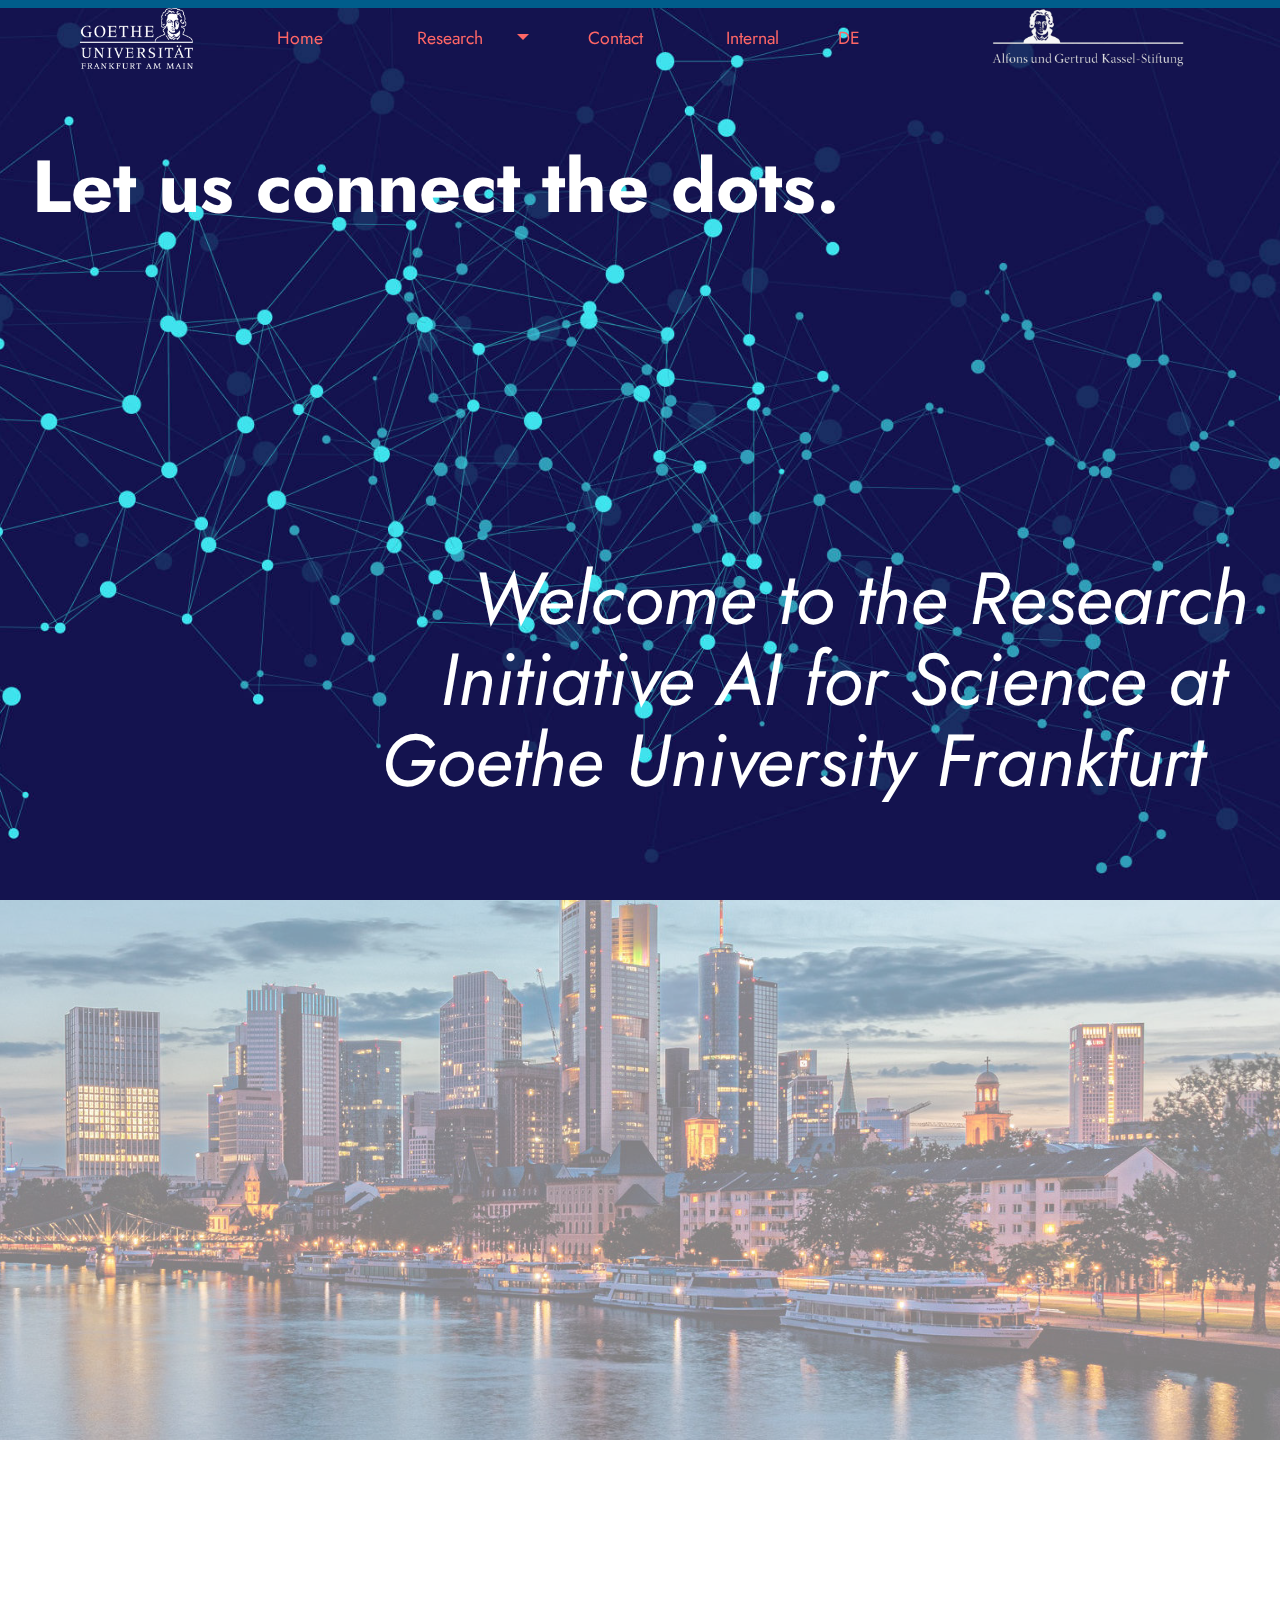
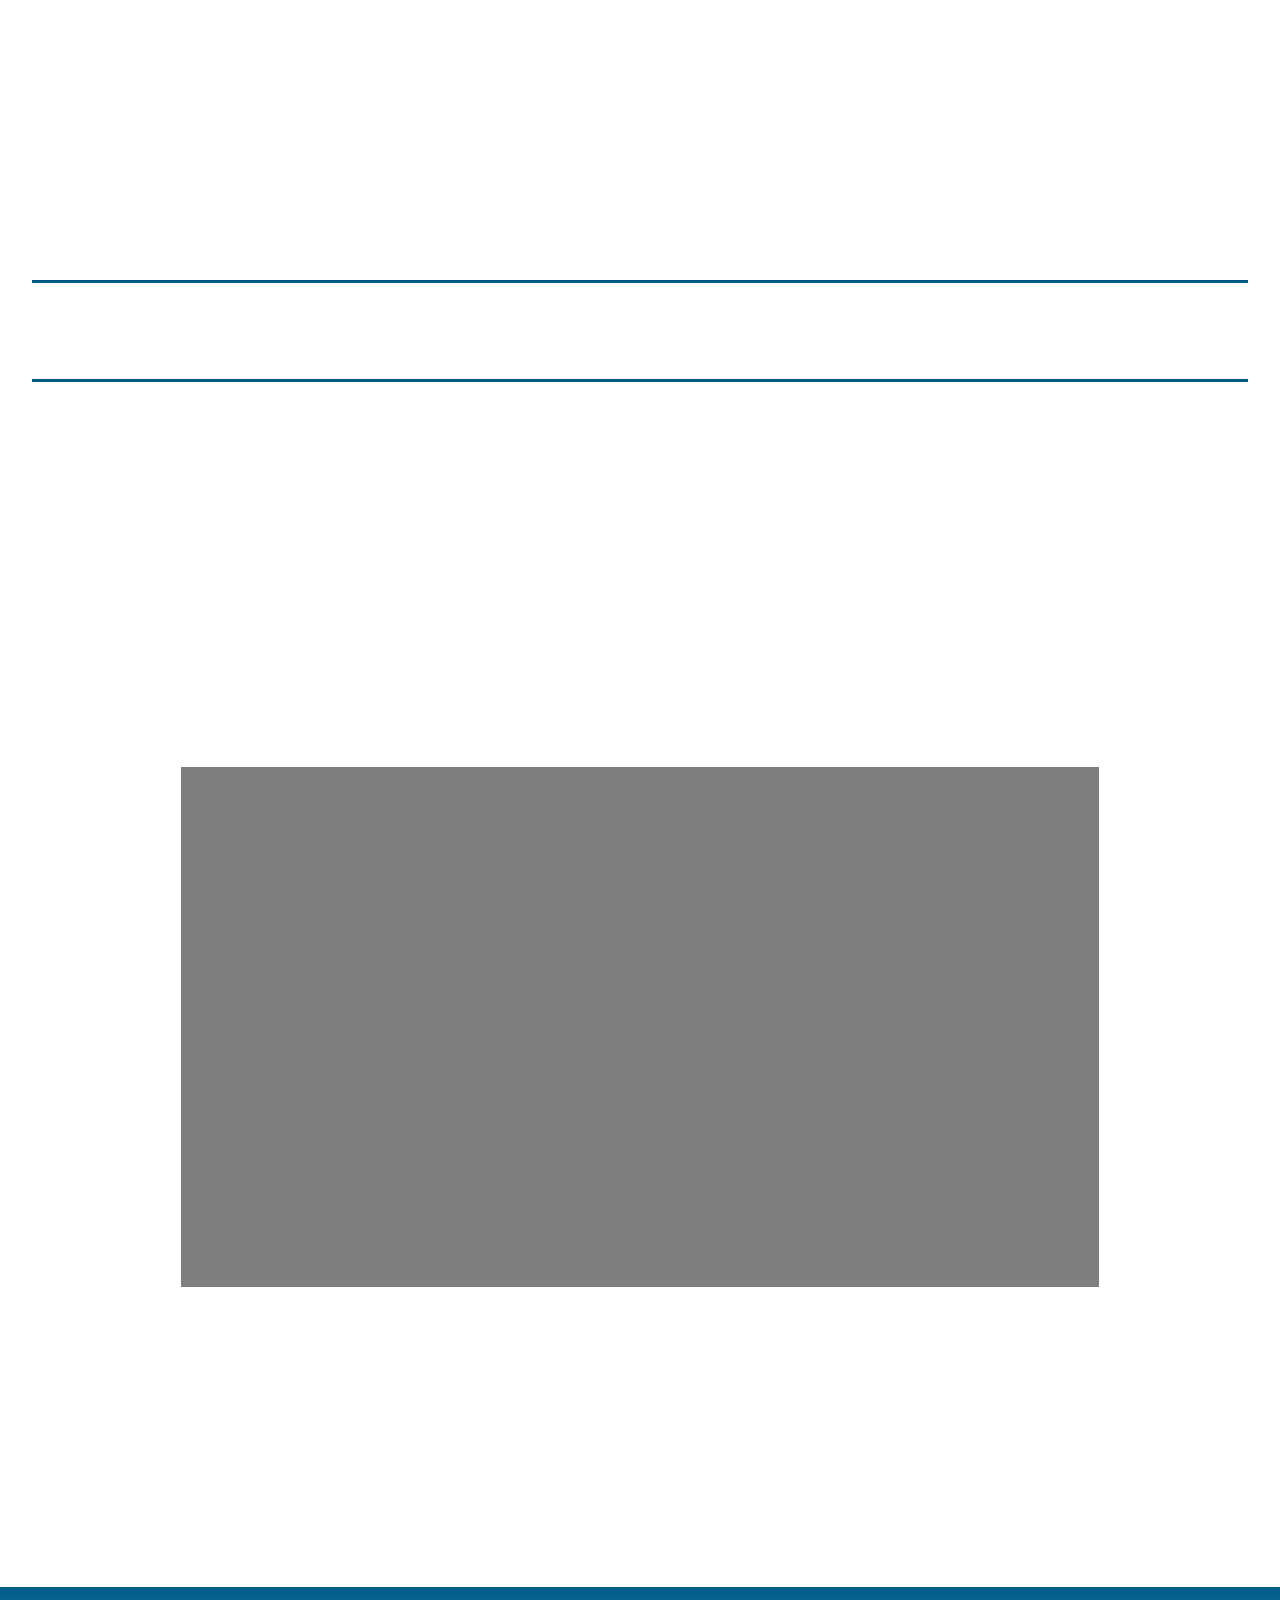
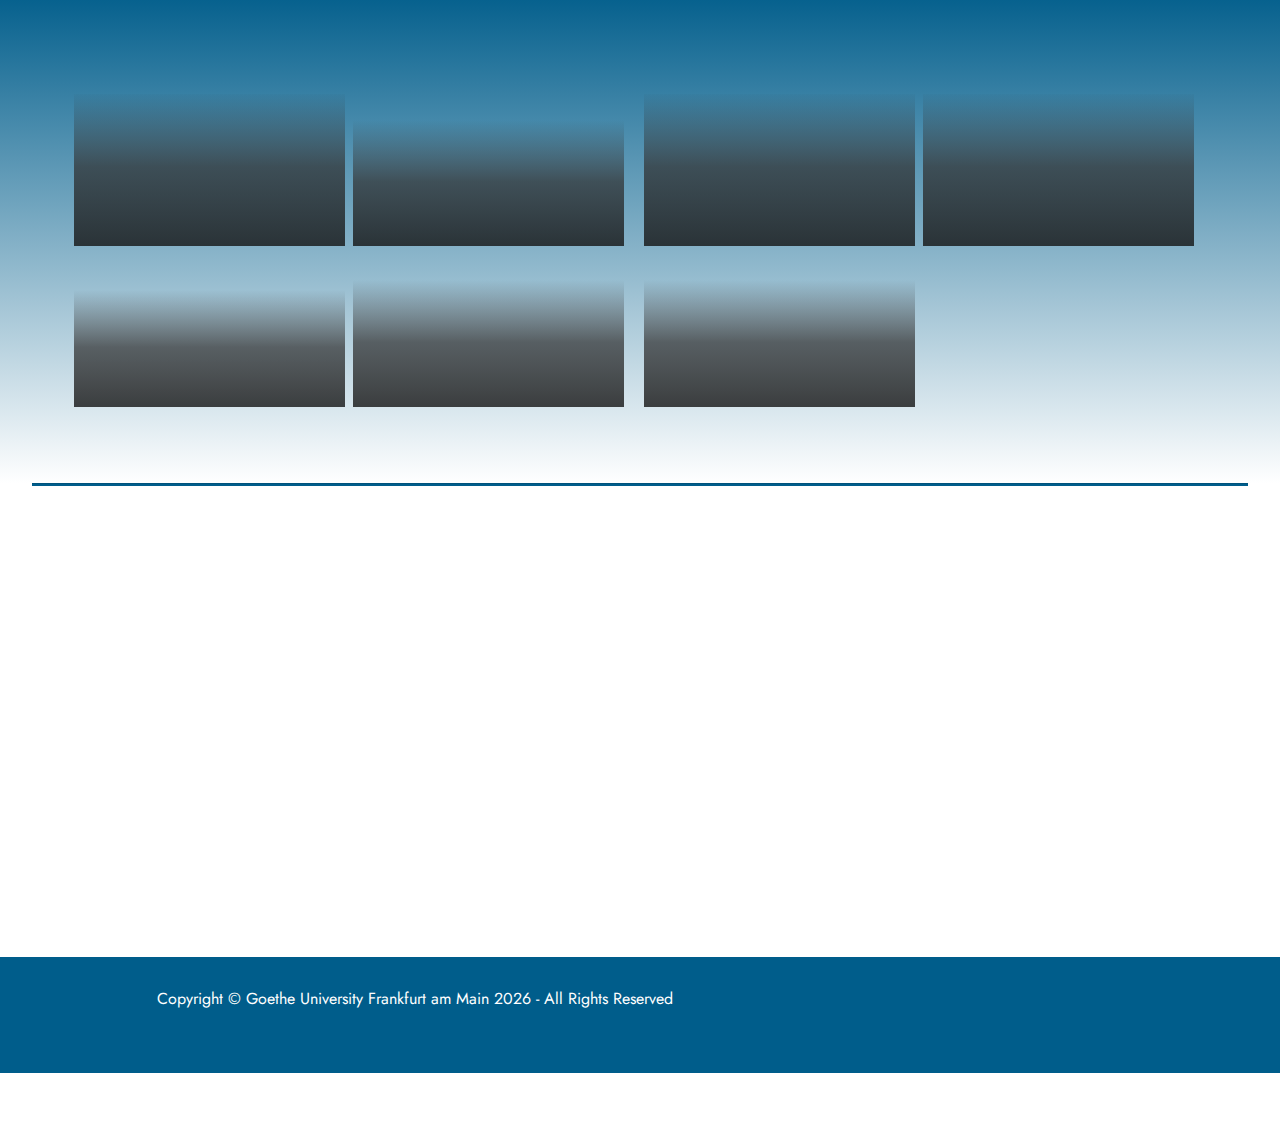
==== commit b7a464d7: "matthias updates" ====
--- a/index.html
+++ b/index.html
@@ -34,7 +34,7 @@
 
     <nav class="navbar navbar-dropdown beta-menu align-items-center navbar-fixed-top navbar-toggleable-sm bg-color transparent">
          
-        <div class="menu-bottom order-0 order-lg-1">
+        <div class="menu-bottom order-0 order-lg-10">
 
             <div class="menu-logo">
                 <div class="navbar-brand">
@@ -59,6 +59,11 @@
                         <a class="nav-link link mbr-black text-secondary display-4" href="index.html">Home&nbsp; &nbsp; &nbsp; &nbsp;</a>
                     </li><li class="nav-item dropdown"><a class="nav-link link mbr-black dropdown-toggle text-secondary display-4" href="#" data-toggle="dropdown-submenu" aria-expanded="false">Research&nbsp; &nbsp; &nbsp;&nbsp;</a><div class="dropdown-menu"><a class="mbr-black dropdown-item text-secondary display-4" href="page1.html">About us</a><a class="mbr-black dropdown-item text-secondary display-4" href="page2.html">Biomedicine</a><a class="mbr-black dropdown-item text-secondary display-4" href="page3.html">Finance</a></div></li><li class="nav-item"><a class="nav-link link mbr-black text-secondary display-4" href="page4.html">Contact&nbsp; &nbsp; &nbsp;</a></li><li class="nav-item"><a class="nav-link link mbr-black text-secondary text-primary display-4" href="https://hessenbox-a10.rz.uni-frankfurt.de/getlink/fi83vCMj7RjVoHuAKApnuoV5/" target="_blank">Internal</a></li><li class="nav-item"><a class="nav-link link mbr-black text-secondary display-4" href="page5.html">DE&nbsp; &nbsp; &nbsp; &nbsp; &nbsp; &nbsp; &nbsp; &nbsp; &nbsp; &nbsp;&nbsp;</a></li></ul>
                 
+                <span class="navbar-logo">
+                    <a href="https://www.kassel-stiftung.de" target="_blank">
+                        <img src="assets/images/white-sftg-removebg-preview-2.png" alt="Mobirise" style="height: 3.8rem;">
+                    </a>
+                </span>
             </div>
         </div>
     </nav>
@@ -112,8 +117,8 @@
     <div class="container-fluid">
         <div class="row justify-content-center">
             <div class="col-12">
-                <h3 class="mbr-section-title mbr-white mbr-fonts-style display-1"><strong>Let us connect the dots.</strong></h3>
-                <p class="mbr-text mbr-fonts-style mbr-white mb-4 display-1"><br><em><br></em><br><em><br></em><em>Welcome to the Research Group</em><br><em> for Data Science and AI&nbsp;<br>in Frankfurt am Main.</em></p>
+                <h3 class="mbr-section-title mbr-white mbr-fonts-style display-1"><strong><br></strong><strong>Let us connect the dots.</strong><strong><br></strong></h3>
+                <p class="mbr-text mbr-fonts-style mbr-white mb-4 display-1"><br><em><br></em><br><em><br></em><em>Welcome to the&nbsp;</em><em>Research </em><br><em>Initiative&nbsp;</em><em>AI&nbsp;</em><em>for Science&nbsp;</em><em>at&nbsp;</em><em><br></em><em>Goethe University Frankfurt&nbsp;&nbsp;<br></em></p>
             </div>
         </div>
     </div>
@@ -127,9 +132,7 @@
         <div class="row justify-content-center">
             <div class="title col-md-12 col-lg-12">
                 
-                <h4 class="mbr-section-subtitle align-center mbr-fonts-style mb-4 display-5">The <strong>Research Group Data Science and AI in Frankfurt</strong> is an interdisciplinary initiative of the Goethe University in Frankfurt. It integrates different areas of research to tackle current challenges in the field of finance and biomedicine. We connect applied research with data science methods and thereby promoting cross-disciplinary collaboration with the goal of advancing innovative data-driven science. Currently seven teams work on various topics in these research areas.
-<br><br><div><strong>Our vision</strong> is to add value for the benefit of society with pioneering work in the field of data science and AI. We want to drive excellence in cross-disciplinary research, education and collaboration and enable knowledge transfer to society and business.
-</div><div><br></div></h4>
+                <h4 class="mbr-section-subtitle align-center mbr-fonts-style mb-4 display-5">This data science initiative integrates different areas of research at Goethe University to tackle current challenges in the field of biomedicine and finance. It connects applied machine learning research and data science methods with scientific domain expertise, thereby promoting cross-disciplinary collaborations with the goal of advancing innovative data-driven science.&nbsp;<br><br><div><strong>Our vision</strong> is research to the benefit of society with pioneering work in the field of applied data science and AI for science. We want to drive excellence in cross-disciplinary research and education and enable knowledge transfer to society, the health sector and industry.</div></h4>
                 
             </div>
         </div>
@@ -172,13 +175,13 @@
     <div class="container">
         <div class="row justify-content-center">
             <div class="col-12 col-md-10">
-                <div class="carousel slide" id="svXvLmzFWQ" data-ride="carousel" data-interval="6000">
+                <div class="carousel slide" id="swqDirjKE3" data-ride="carousel" data-interval="6000">
                     <div class="mbr-overlay" style="opacity: 0.5; background-color: rgb(0, 0, 0);">
                     </div>
                     <ol class="carousel-indicators">
-                        <li data-slide-to="0" class="active" data-target="#svXvLmzFWQ"></li>
-                        <li data-slide-to="1" data-target="#svXvLmzFWQ"></li><li data-slide-to="2" data-target="#svXvLmzFWQ"></li><li data-slide-to="3" data-target="#svXvLmzFWQ"></li><li data-slide-to="4" data-target="#svXvLmzFWQ"></li><li data-slide-to="5" data-target="#svXvLmzFWQ"></li>
-                        <li data-slide-to="6" data-target="#svXvLmzFWQ"></li>
+                        <li data-slide-to="0" class="active" data-target="#swqDirjKE3"></li>
+                        <li data-slide-to="1" data-target="#swqDirjKE3"></li><li data-slide-to="2" data-target="#swqDirjKE3"></li><li data-slide-to="3" data-target="#swqDirjKE3"></li><li data-slide-to="4" data-target="#swqDirjKE3"></li><li data-slide-to="5" data-target="#swqDirjKE3"></li>
+                        <li data-slide-to="6" data-target="#swqDirjKE3"></li>
                     </ol>
                     <div class="carousel-inner">
                         <div class="carousel-item slider-image item active">
@@ -243,11 +246,11 @@
                             </div>
                         </div>
                     </div>
-                    <a class="carousel-control carousel-control-prev" role="button" data-slide="prev" href="#svXvLmzFWQ">
+                    <a class="carousel-control carousel-control-prev" role="button" data-slide="prev" href="#swqDirjKE3">
                         <span class="mobi-mbri mobi-mbri-arrow-prev" aria-hidden="true"></span>
                         <span class="sr-only">Previous</span>
                     </a>
-                    <a class="carousel-control carousel-control-next" role="button" data-slide="next" href="#svXvLmzFWQ">
+                    <a class="carousel-control carousel-control-next" role="button" data-slide="next" href="#swqDirjKE3">
                         <span class="mobi-mbri mobi-mbri-arrow-next" aria-hidden="true"></span>
                         <span class="sr-only">Next</span>
                     </a>
@@ -503,7 +506,7 @@
         </div>
     </div>
 
-</section><section style="background-color: #fff; font-family: -apple-system, BlinkMacSystemFont, 'Segoe UI', 'Roboto', 'Helvetica Neue', Arial, sans-serif; color:#aaa; font-size:12px; padding: 0; align-items: center; display: flex;"><a href="https://mobirise.site/y" style="flex: 1 1; height: 3rem; padding-left: 1rem;"></a><p style="flex: 0 0 auto; margin:0; padding-right:1rem;"><a href="https://mobirise.site" style="color:#aaa;">mobirise.com</a> site builder</p></section><script src="assets/web/assets/jquery/jquery.min.js"></script>  <script src="assets/popper/popper.min.js"></script>  <script src="assets/tether/tether.min.js"></script>  <script src="assets/bootstrap/js/bootstrap.min.js"></script>  <script src="assets/smoothscroll/smooth-scroll.js"></script>  <script src="assets/dropdown/js/nav-dropdown.js"></script>  <script src="assets/dropdown/js/navbar-dropdown.js"></script>  <script src="assets/touchswipe/jquery.touch-swipe.min.js"></script>  <script src="assets/viewportchecker/jquery.viewportchecker.js"></script>  <script src="assets/parallax/jarallax.min.js"></script>  <script src="assets/theme/js/script.js"></script>  
+</section><section style="background-color: #fff; font-family: -apple-system, BlinkMacSystemFont, 'Segoe UI', 'Roboto', 'Helvetica Neue', Arial, sans-serif; color:#aaa; font-size:12px; padding: 0; align-items: center; display: flex;"><a href="https://mobirise.site/m" style="flex: 1 1; height: 3rem; padding-left: 1rem;"></a><p style="flex: 0 0 auto; margin:0; padding-right:1rem;">Created with Mobirise <a href="https://mobirise.site/j" style="color:#aaa;">site</a> maker</p></section><script src="assets/web/assets/jquery/jquery.min.js"></script>  <script src="assets/popper/popper.min.js"></script>  <script src="assets/tether/tether.min.js"></script>  <script src="assets/bootstrap/js/bootstrap.min.js"></script>  <script src="assets/smoothscroll/smooth-scroll.js"></script>  <script src="assets/dropdown/js/nav-dropdown.js"></script>  <script src="assets/dropdown/js/navbar-dropdown.js"></script>  <script src="assets/touchswipe/jquery.touch-swipe.min.js"></script>  <script src="assets/viewportchecker/jquery.viewportchecker.js"></script>  <script src="assets/parallax/jarallax.min.js"></script>  <script src="assets/theme/js/script.js"></script>  
   
   
  <div id="scrollToTop" class="scrollToTop mbr-arrow-up"><a style="text-align: center;"><i class="mbr-arrow-up-icon mbr-arrow-up-icon-cm cm-icon cm-icon-smallarrow-up"></i></a></div>
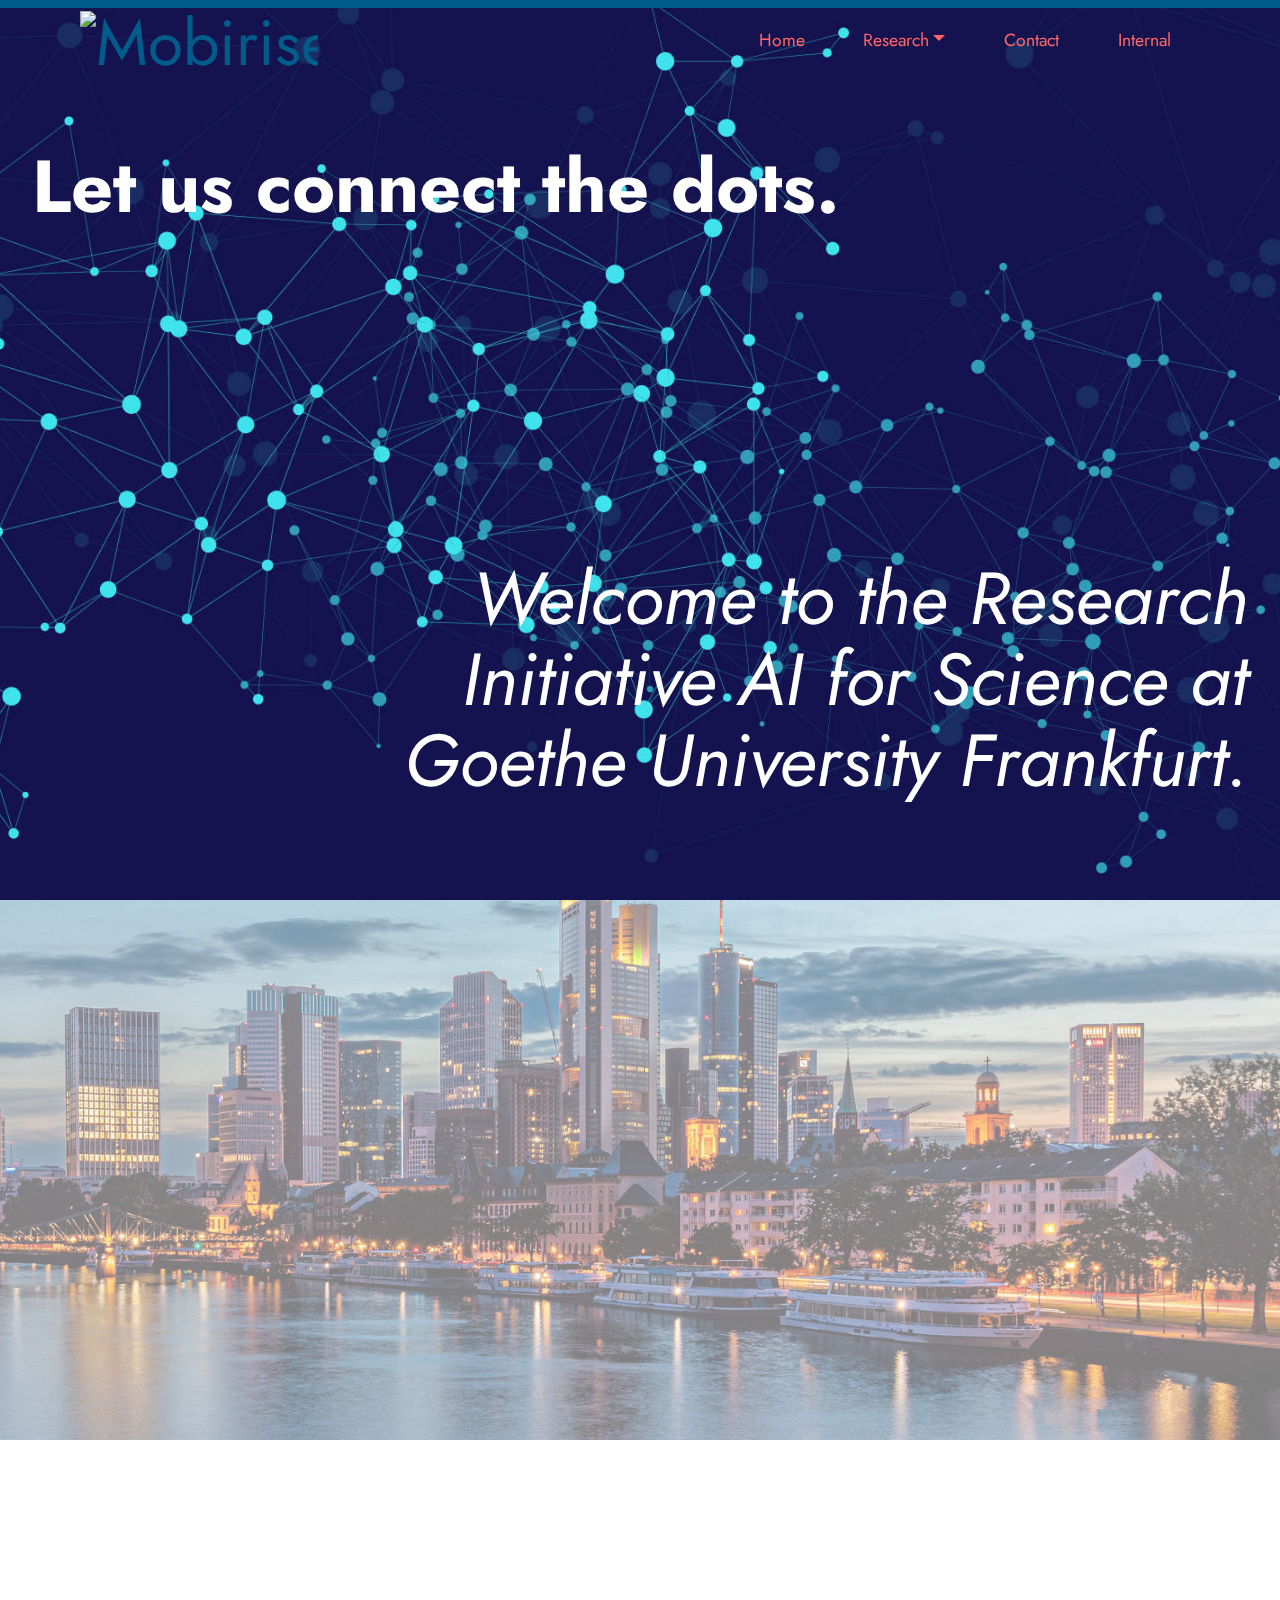
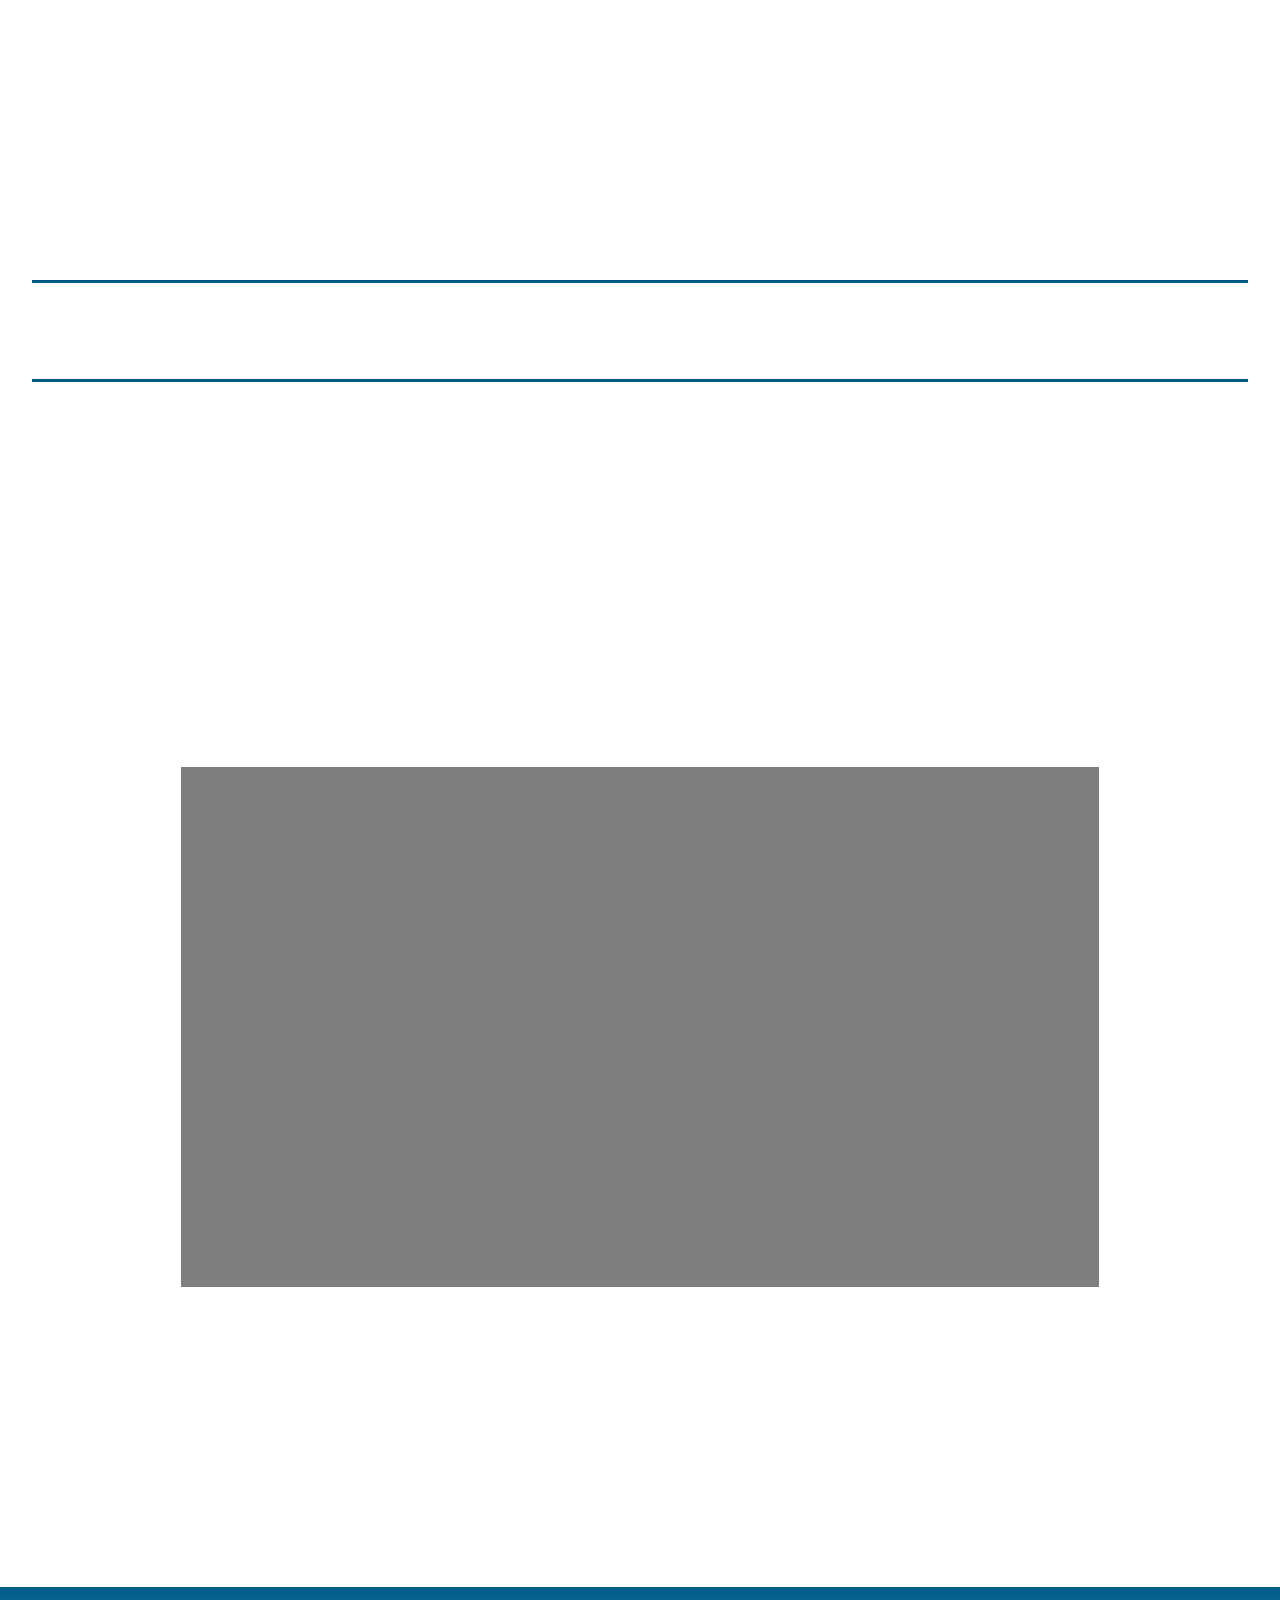
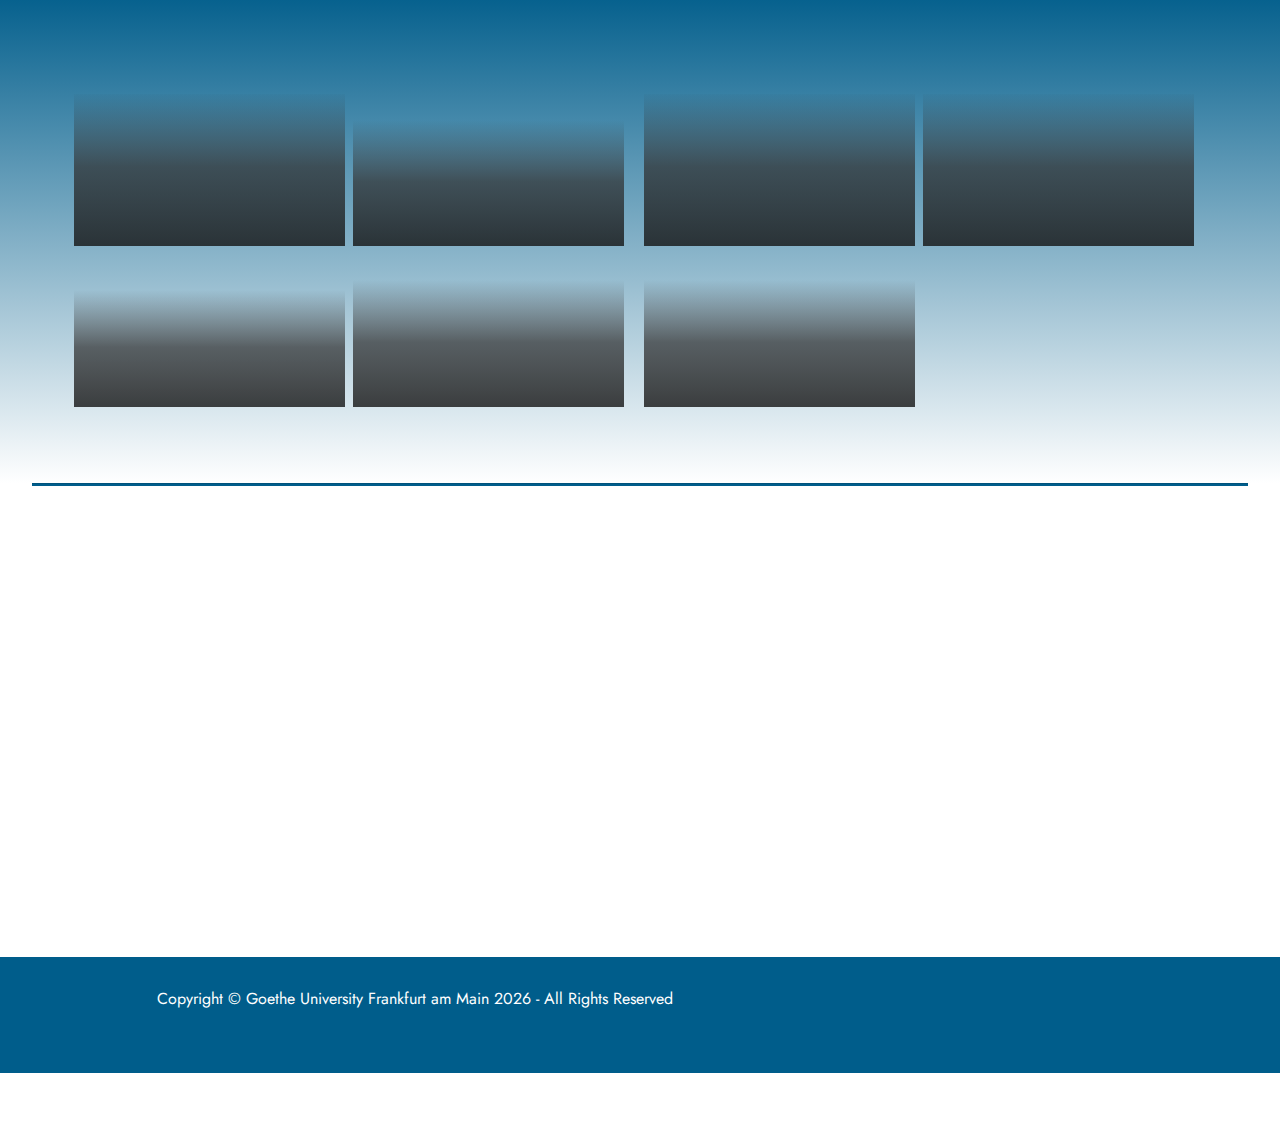
==== commit 542fe976: "logo changes" ====
--- a/index.html
+++ b/index.html
@@ -34,13 +34,13 @@
 
     <nav class="navbar navbar-dropdown beta-menu align-items-center navbar-fixed-top navbar-toggleable-sm bg-color transparent">
          
-        <div class="menu-bottom order-0 order-lg-10">
+        <div class="menu-bottom order-0 order-lg-1">
 
             <div class="menu-logo">
                 <div class="navbar-brand">
                 <span class="navbar-logo">
                     <a href="https://www.uni-frankfurt.de/de?locale=de" target="_blank">
-                        <img src="assets/images/gu-logo-weiss.png" alt="Mobirise" style="height: 3.8rem;">
+                        <img src="assets/images/combined_logo.png" alt="Mobirise" style="height: 4rem; padding-top:0.2rem ">
                     </a>
                 </span>
                     
@@ -56,14 +56,10 @@
             </div>
             <div class="collapse navbar-collapse" id="navbarSupportedContent">
                 <ul class="navbar-nav nav-dropdown js-float-line nav-right" data-app-modern-menu="true"><li class="nav-item">
-                        <a class="nav-link link mbr-black text-secondary display-4" href="index.html">Home&nbsp; &nbsp; &nbsp; &nbsp;</a>
-                    </li><li class="nav-item dropdown"><a class="nav-link link mbr-black dropdown-toggle text-secondary display-4" href="#" data-toggle="dropdown-submenu" aria-expanded="false">Research&nbsp; &nbsp; &nbsp;&nbsp;</a><div class="dropdown-menu"><a class="mbr-black dropdown-item text-secondary display-4" href="page1.html">About us</a><a class="mbr-black dropdown-item text-secondary display-4" href="page2.html">Biomedicine</a><a class="mbr-black dropdown-item text-secondary display-4" href="page3.html">Finance</a></div></li><li class="nav-item"><a class="nav-link link mbr-black text-secondary display-4" href="page4.html">Contact&nbsp; &nbsp; &nbsp;</a></li><li class="nav-item"><a class="nav-link link mbr-black text-secondary text-primary display-4" href="https://hessenbox-a10.rz.uni-frankfurt.de/getlink/fi83vCMj7RjVoHuAKApnuoV5/" target="_blank">Internal</a></li><li class="nav-item"><a class="nav-link link mbr-black text-secondary display-4" href="page5.html">DE&nbsp; &nbsp; &nbsp; &nbsp; &nbsp; &nbsp; &nbsp; &nbsp; &nbsp; &nbsp;&nbsp;</a></li></ul>
-                
-                <span class="navbar-logo">
-                    <a href="https://www.kassel-stiftung.de" target="_blank">
-                        <img src="assets/images/white-sftg-removebg-preview-2.png" alt="Mobirise" style="height: 3.8rem;">
-                    </a>
-                </span>
+                        <a class="nav-link link mbr-black text-secondary display-4" href="index.html">Home</a>
+                    </li><li class="nav-item dropdown"><a class="nav-link link mbr-black dropdown-toggle text-secondary display-4" href="#" data-toggle="dropdown-submenu" aria-expanded="false">Research</a><div class="dropdown-menu"><a class="mbr-black dropdown-item text-secondary display-4" href="page1.html">About us</a><a class="mbr-black dropdown-item text-secondary display-4" href="page2.html">Biomedicine</a><a class="mbr-black dropdown-item text-secondary display-4" href="page3.html">Finance</a></div></li>
+                    <li class="nav-item"><a class="nav-link link mbr-black text-secondary display-4" href="page4.html">Contact</a></li>
+                    <li class="nav-item"><a class="nav-link link mbr-black text-secondary text-primary display-4" href="https://hessenbox-a10.rz.uni-frankfurt.de/getlink/fi83vCMj7RjVoHuAKApnuoV5/" target="_blank">Internal</a></li>        
             </div>
         </div>
     </nav>
@@ -118,7 +114,7 @@
         <div class="row justify-content-center">
             <div class="col-12">
                 <h3 class="mbr-section-title mbr-white mbr-fonts-style display-1"><strong><br></strong><strong>Let us connect the dots.</strong><strong><br></strong></h3>
-                <p class="mbr-text mbr-fonts-style mbr-white mb-4 display-1"><br><em><br></em><br><em><br></em><em>Welcome to the&nbsp;</em><em>Research </em><br><em>Initiative&nbsp;</em><em>AI&nbsp;</em><em>for Science&nbsp;</em><em>at&nbsp;</em><em><br></em><em>Goethe University Frankfurt&nbsp;&nbsp;<br></em></p>
+                <p class="mbr-text mbr-fonts-style mbr-white mb-4 display-1"><br><em><br></em><br><em><br></em><em>Welcome to the Research </em><br><em>Initiative AI for Science at</em><br><em>Goethe University Frankfurt.</em></p>
             </div>
         </div>
     </div>
@@ -132,7 +128,7 @@
         <div class="row justify-content-center">
             <div class="title col-md-12 col-lg-12">
                 
-                <h4 class="mbr-section-subtitle align-center mbr-fonts-style mb-4 display-5">This data science initiative integrates different areas of research at Goethe University to tackle current challenges in the field of biomedicine and finance. It connects applied machine learning research and data science methods with scientific domain expertise, thereby promoting cross-disciplinary collaborations with the goal of advancing innovative data-driven science.&nbsp;<br><br><div><strong>Our vision</strong> is research to the benefit of society with pioneering work in the field of applied data science and AI for science. We want to drive excellence in cross-disciplinary research and education and enable knowledge transfer to society, the health sector and industry.</div></h4>
+                <h4 class="mbr-section-subtitle align-center mbr-fonts-style mb-4 display-5">This data science initiative integrates different areas of research at Goethe University to tackle current challenges in the field of biomedicine and finance. It connects applied machine learning research and data science methods with scientific domain expertise, thereby promoting cross-disciplinary collaborations with the goal of advancing innovative data-driven science.&nbsp;<br><br><div><strong>&nbsp;Our vision</strong> is research to the benefit of society with pioneering work in the field of applied data science and AI for science. We want to drive excellence in cross-disciplinary research and education and enable knowledge transfer to society, the health sector and industry.</div><div><br></div></h4>
                 
             </div>
         </div>
@@ -175,13 +171,13 @@
     <div class="container">
         <div class="row justify-content-center">
             <div class="col-12 col-md-10">
-                <div class="carousel slide" id="swqDirjKE3" data-ride="carousel" data-interval="6000">
+                <div class="carousel slide" id="swtrXBWkvY" data-ride="carousel" data-interval="6000">
                     <div class="mbr-overlay" style="opacity: 0.5; background-color: rgb(0, 0, 0);">
                     </div>
                     <ol class="carousel-indicators">
-                        <li data-slide-to="0" class="active" data-target="#swqDirjKE3"></li>
-                        <li data-slide-to="1" data-target="#swqDirjKE3"></li><li data-slide-to="2" data-target="#swqDirjKE3"></li><li data-slide-to="3" data-target="#swqDirjKE3"></li><li data-slide-to="4" data-target="#swqDirjKE3"></li><li data-slide-to="5" data-target="#swqDirjKE3"></li>
-                        <li data-slide-to="6" data-target="#swqDirjKE3"></li>
+                        <li data-slide-to="0" class="active" data-target="#swtrXBWkvY"></li>
+                        <li data-slide-to="1" data-target="#swtrXBWkvY"></li><li data-slide-to="2" data-target="#swtrXBWkvY"></li><li data-slide-to="3" data-target="#swtrXBWkvY"></li><li data-slide-to="4" data-target="#swtrXBWkvY"></li><li data-slide-to="5" data-target="#swtrXBWkvY"></li>
+                        <li data-slide-to="6" data-target="#swtrXBWkvY"></li>
                     </ol>
                     <div class="carousel-inner">
                         <div class="carousel-item slider-image item active">
@@ -246,11 +242,11 @@
                             </div>
                         </div>
                     </div>
-                    <a class="carousel-control carousel-control-prev" role="button" data-slide="prev" href="#swqDirjKE3">
+                    <a class="carousel-control carousel-control-prev" role="button" data-slide="prev" href="#swtrXBWkvY">
                         <span class="mobi-mbri mobi-mbri-arrow-prev" aria-hidden="true"></span>
                         <span class="sr-only">Previous</span>
                     </a>
-                    <a class="carousel-control carousel-control-next" role="button" data-slide="next" href="#swqDirjKE3">
+                    <a class="carousel-control carousel-control-next" role="button" data-slide="next" href="#swtrXBWkvY">
                         <span class="mobi-mbri mobi-mbri-arrow-next" aria-hidden="true"></span>
                         <span class="sr-only">Next</span>
                     </a>
@@ -506,7 +502,7 @@
         </div>
     </div>
 
-</section><section style="background-color: #fff; font-family: -apple-system, BlinkMacSystemFont, 'Segoe UI', 'Roboto', 'Helvetica Neue', Arial, sans-serif; color:#aaa; font-size:12px; padding: 0; align-items: center; display: flex;"><a href="https://mobirise.site/m" style="flex: 1 1; height: 3rem; padding-left: 1rem;"></a><p style="flex: 0 0 auto; margin:0; padding-right:1rem;">Created with Mobirise <a href="https://mobirise.site/j" style="color:#aaa;">site</a> maker</p></section><script src="assets/web/assets/jquery/jquery.min.js"></script>  <script src="assets/popper/popper.min.js"></script>  <script src="assets/tether/tether.min.js"></script>  <script src="assets/bootstrap/js/bootstrap.min.js"></script>  <script src="assets/smoothscroll/smooth-scroll.js"></script>  <script src="assets/dropdown/js/nav-dropdown.js"></script>  <script src="assets/dropdown/js/navbar-dropdown.js"></script>  <script src="assets/touchswipe/jquery.touch-swipe.min.js"></script>  <script src="assets/viewportchecker/jquery.viewportchecker.js"></script>  <script src="assets/parallax/jarallax.min.js"></script>  <script src="assets/theme/js/script.js"></script>  
+</section><section style="background-color: #fff; font-family: -apple-system, BlinkMacSystemFont, 'Segoe UI', 'Roboto', 'Helvetica Neue', Arial, sans-serif; color:#aaa; font-size:12px; padding: 0; align-items: center; display: flex;"><a href="https://mobirise.site/z" style="flex: 1 1; height: 3rem; padding-left: 1rem;"></a><p style="flex: 0 0 auto; margin:0; padding-right:1rem;">Built with Mobirise - <a href="https://mobirise.site/l" style="color:#aaa;">Go now</a></p></section><script src="assets/web/assets/jquery/jquery.min.js"></script>  <script src="assets/popper/popper.min.js"></script>  <script src="assets/tether/tether.min.js"></script>  <script src="assets/bootstrap/js/bootstrap.min.js"></script>  <script src="assets/smoothscroll/smooth-scroll.js"></script>  <script src="assets/dropdown/js/nav-dropdown.js"></script>  <script src="assets/dropdown/js/navbar-dropdown.js"></script>  <script src="assets/touchswipe/jquery.touch-swipe.min.js"></script>  <script src="assets/viewportchecker/jquery.viewportchecker.js"></script>  <script src="assets/parallax/jarallax.min.js"></script>  <script src="assets/theme/js/script.js"></script>  
   
   
  <div id="scrollToTop" class="scrollToTop mbr-arrow-up"><a style="text-align: center;"><i class="mbr-arrow-up-icon mbr-arrow-up-icon-cm cm-icon cm-icon-smallarrow-up"></i></a></div>
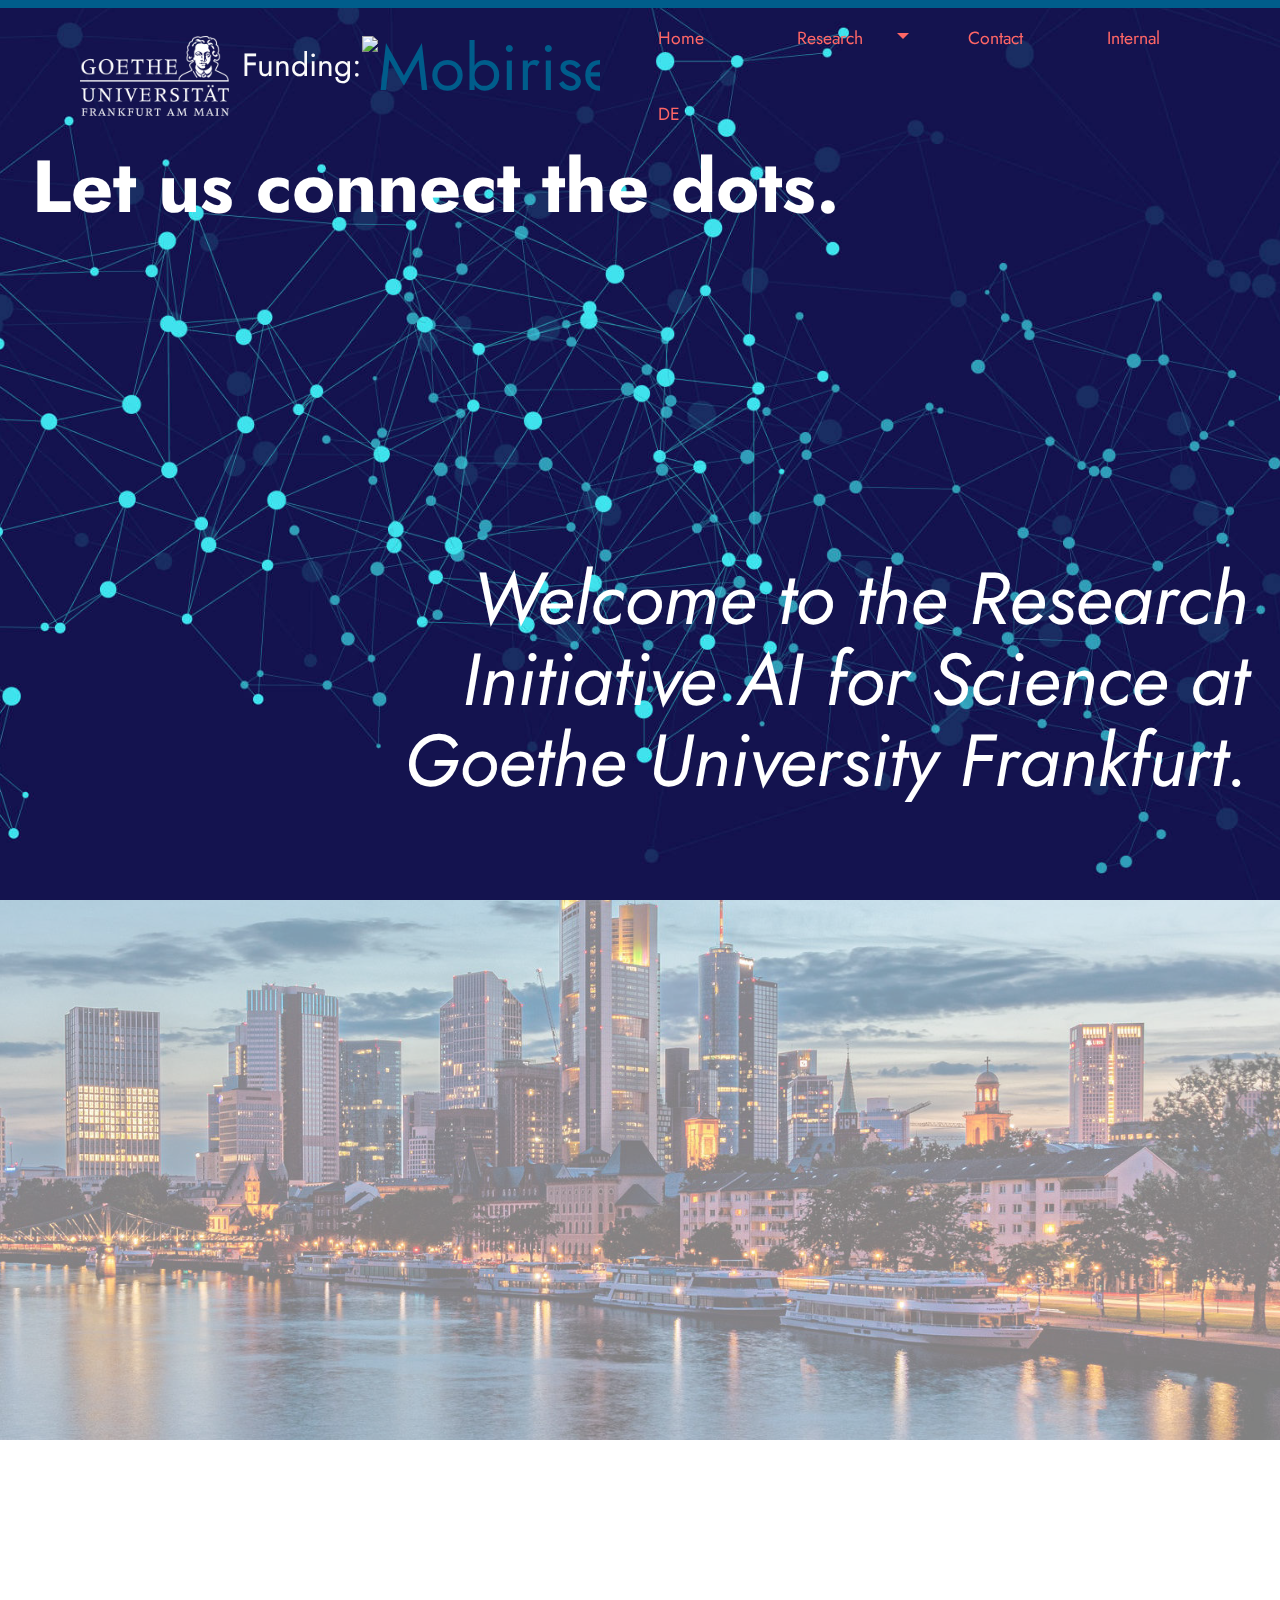
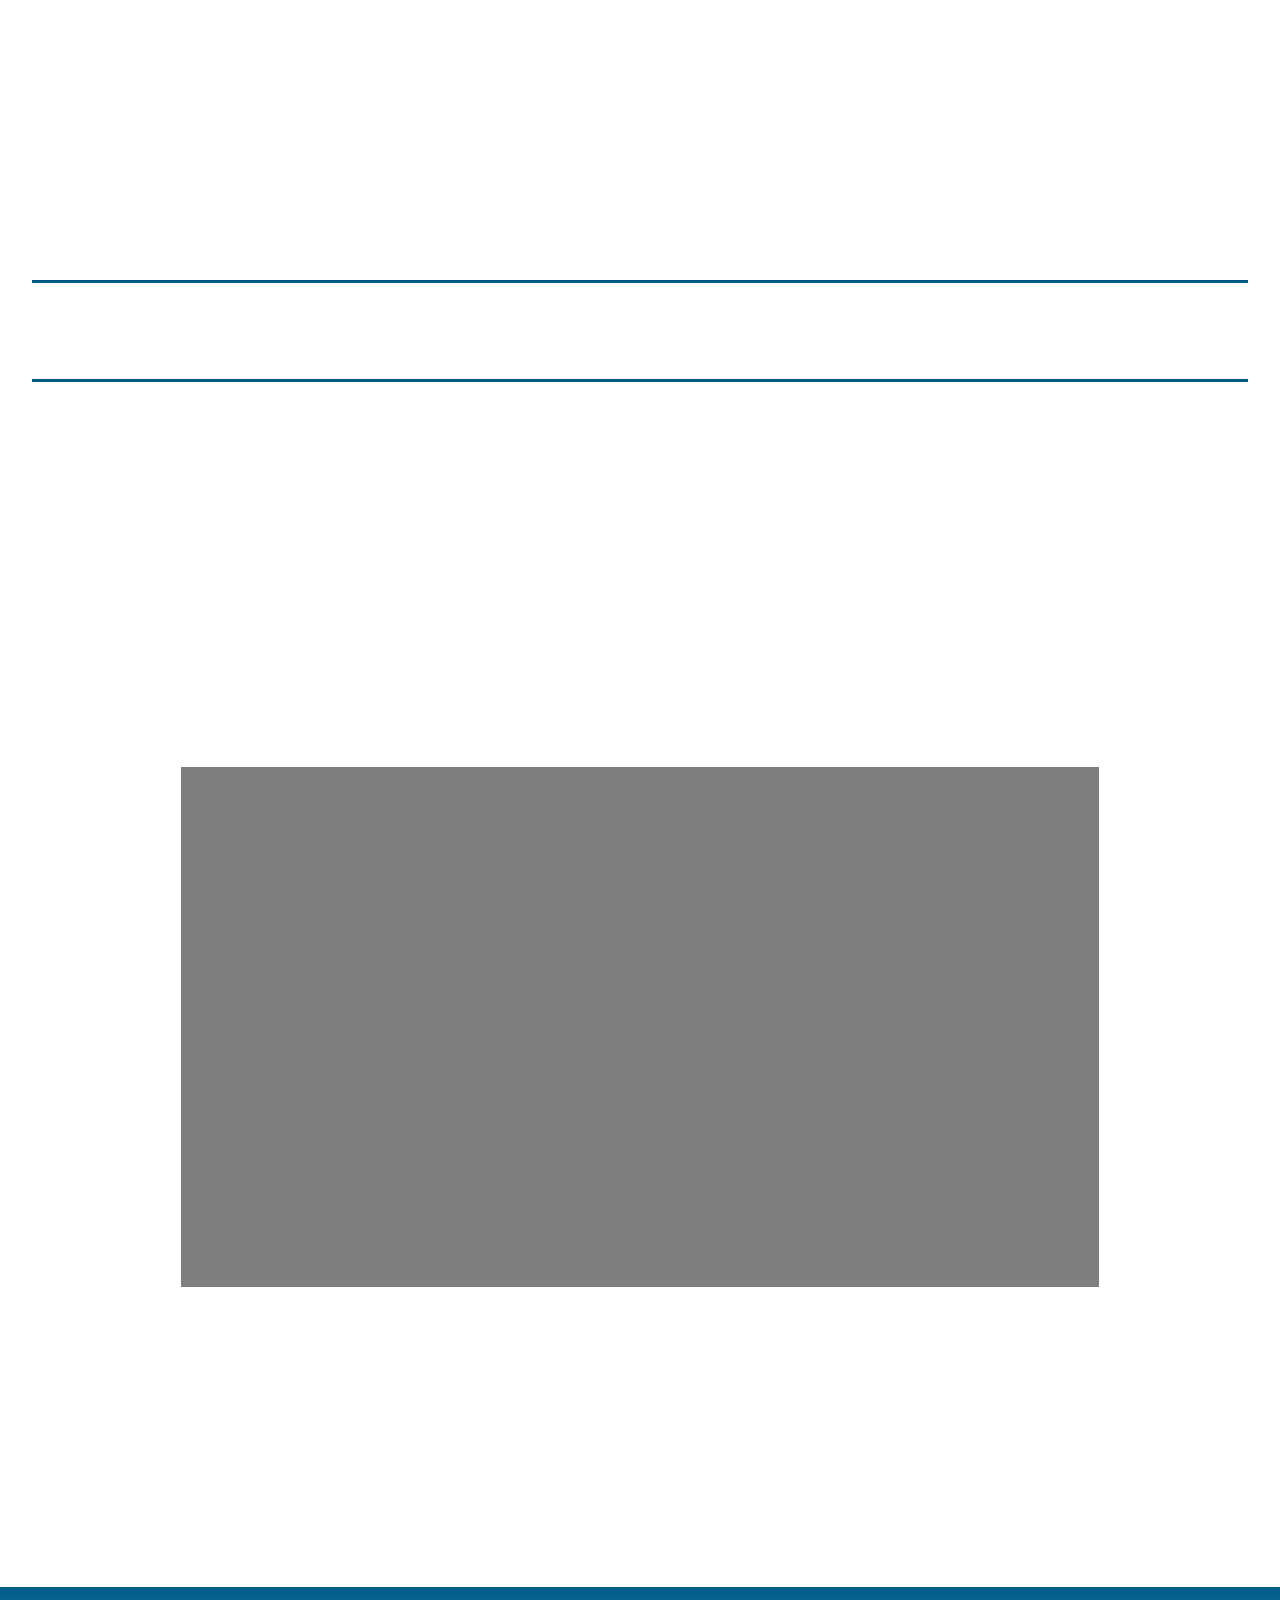
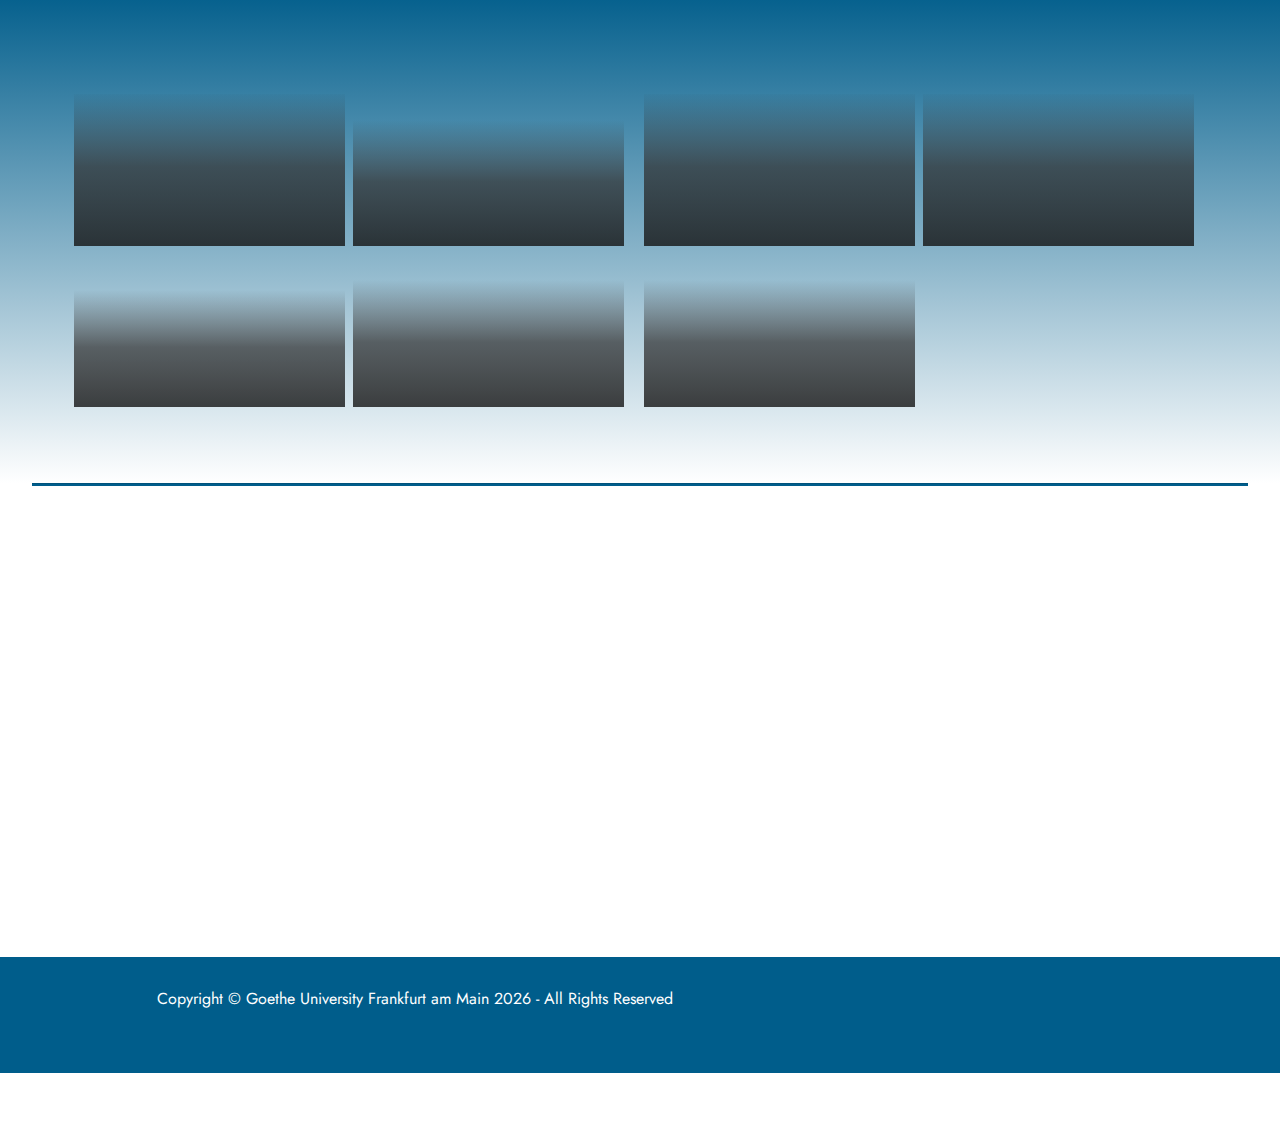
==== commit 9b485014: "andrej logo change" ====
--- a/index.html
+++ b/index.html
@@ -40,11 +40,19 @@
                 <div class="navbar-brand">
                 <span class="navbar-logo">
                     <a href="https://www.uni-frankfurt.de/de?locale=de" target="_blank">
-                        <img src="assets/images/combined_logo.png" alt="Mobirise" style="height: 4rem; padding-top:0.2rem ">
+                        <img src="assets/images/gu-logo-weiss.png" alt="Mobirise" style="height: 5rem;">
                     </a>
                 </span>
-                    
+                <span></span>
+                
+                <span class="navbar-logo">
+                    <div><span class="navbar-caption-wrap"><a class="brand-link mbr-black text-white display-5">Funding:</a></span></div>
+                    <a href="https://www.uni-frankfurt.de/de?locale=de" target="_blank">
+                        <img src="assets/images/white-sftg-removebg-preview-1.png" alt="Mobirise" style="height: 5rem;">
+                    </a>
+                </span>
                 </div>
+
                 <button class="navbar-toggler" type="button" data-toggle="collapse" data-target="#navbarSupportedContent, #topLine" aria-controls="navbarSupportedContent" aria-expanded="false" aria-label="Toggle navigation">
                     <div class="hamburger">
                         <span></span>
@@ -56,14 +64,16 @@
             </div>
             <div class="collapse navbar-collapse" id="navbarSupportedContent">
                 <ul class="navbar-nav nav-dropdown js-float-line nav-right" data-app-modern-menu="true"><li class="nav-item">
-                        <a class="nav-link link mbr-black text-secondary display-4" href="index.html">Home</a>
-                    </li><li class="nav-item dropdown"><a class="nav-link link mbr-black dropdown-toggle text-secondary display-4" href="#" data-toggle="dropdown-submenu" aria-expanded="false">Research</a><div class="dropdown-menu"><a class="mbr-black dropdown-item text-secondary display-4" href="page1.html">About us</a><a class="mbr-black dropdown-item text-secondary display-4" href="page2.html">Biomedicine</a><a class="mbr-black dropdown-item text-secondary display-4" href="page3.html">Finance</a></div></li>
-                    <li class="nav-item"><a class="nav-link link mbr-black text-secondary display-4" href="page4.html">Contact</a></li>
-                    <li class="nav-item"><a class="nav-link link mbr-black text-secondary text-primary display-4" href="https://hessenbox-a10.rz.uni-frankfurt.de/getlink/fi83vCMj7RjVoHuAKApnuoV5/" target="_blank">Internal</a></li>        
-            </div>
-        </div>
-    </nav>
-</section>
+                        <a class="nav-link link mbr-black text-secondary display-4" href="index.html">Home&nbsp; &nbsp; &nbsp; &nbsp;</a>
+                    </li><li class="nav-item dropdown"><a class="nav-link link mbr-black dropdown-toggle text-secondary display-4" href="#" data-toggle="dropdown-submenu" aria-expanded="false">Research&nbsp; &nbsp; &nbsp;&nbsp;</a><div class="dropdown-menu"><a class="mbr-black dropdown-item text-secondary display-4" href="page1.html">About us</a><a class="mbr-black dropdown-item text-secondary display-4" href="page2.html">Biomedicine</a><a class="mbr-black dropdown-item text-secondary display-4" href="page3.html">Finance</a></div></li><li class="nav-item"><a class="nav-link link mbr-black text-secondary display-4" href="page4.html">Contact&nbsp; &nbsp; &nbsp;</a></li><li class="nav-item"><a class="nav-link link mbr-black text-secondary text-primary display-4" href="https://hessenbox-a10.rz.uni-frankfurt.de/getlink/fi83vCMj7RjVoHuAKApnuoV5/" target="_blank">Internal</a></li><li class="nav-item"><a class="nav-link link mbr-black text-secondary text-primary display-4" href="https://hessenbox-a10.rz.uni-frankfurt.de/getlink/fi83vCMj7RjVoHuAKApnuoV5/" target="_blank">DE</a></li><li class="nav-item"></li></ul>
+                
+
+                     
+                
+            </div><a href="https://www.uni-frankfurt.de/de?locale=de" target="_blank">
+        </a></div><a href="https://www.uni-frankfurt.de/de?locale=de" target="_blank">
+    </a></nav><a href="https://www.uni-frankfurt.de/de?locale=de" target="_blank">
+</a></section>
 
 <section class="_customHTML cid-snNPTljLqP" id="scroll-c">
  
@@ -171,13 +181,13 @@
     <div class="container">
         <div class="row justify-content-center">
             <div class="col-12 col-md-10">
-                <div class="carousel slide" id="swtrXBWkvY" data-ride="carousel" data-interval="6000">
+                <div class="carousel slide" id="swCBzgbvoy" data-ride="carousel" data-interval="6000">
                     <div class="mbr-overlay" style="opacity: 0.5; background-color: rgb(0, 0, 0);">
                     </div>
                     <ol class="carousel-indicators">
-                        <li data-slide-to="0" class="active" data-target="#swtrXBWkvY"></li>
-                        <li data-slide-to="1" data-target="#swtrXBWkvY"></li><li data-slide-to="2" data-target="#swtrXBWkvY"></li><li data-slide-to="3" data-target="#swtrXBWkvY"></li><li data-slide-to="4" data-target="#swtrXBWkvY"></li><li data-slide-to="5" data-target="#swtrXBWkvY"></li>
-                        <li data-slide-to="6" data-target="#swtrXBWkvY"></li>
+                        <li data-slide-to="0" class="active" data-target="#swCBzgbvoy"></li>
+                        <li data-slide-to="1" data-target="#swCBzgbvoy"></li><li data-slide-to="2" data-target="#swCBzgbvoy"></li><li data-slide-to="3" data-target="#swCBzgbvoy"></li><li data-slide-to="4" data-target="#swCBzgbvoy"></li><li data-slide-to="5" data-target="#swCBzgbvoy"></li>
+                        <li data-slide-to="6" data-target="#swCBzgbvoy"></li>
                     </ol>
                     <div class="carousel-inner">
                         <div class="carousel-item slider-image item active">
@@ -242,11 +252,11 @@
                             </div>
                         </div>
                     </div>
-                    <a class="carousel-control carousel-control-prev" role="button" data-slide="prev" href="#swtrXBWkvY">
+                    <a class="carousel-control carousel-control-prev" role="button" data-slide="prev" href="#swCBzgbvoy">
                         <span class="mobi-mbri mobi-mbri-arrow-prev" aria-hidden="true"></span>
                         <span class="sr-only">Previous</span>
                     </a>
-                    <a class="carousel-control carousel-control-next" role="button" data-slide="next" href="#swtrXBWkvY">
+                    <a class="carousel-control carousel-control-next" role="button" data-slide="next" href="#swCBzgbvoy">
                         <span class="mobi-mbri mobi-mbri-arrow-next" aria-hidden="true"></span>
                         <span class="sr-only">Next</span>
                     </a>
@@ -502,7 +512,7 @@
         </div>
     </div>
 
-</section><section style="background-color: #fff; font-family: -apple-system, BlinkMacSystemFont, 'Segoe UI', 'Roboto', 'Helvetica Neue', Arial, sans-serif; color:#aaa; font-size:12px; padding: 0; align-items: center; display: flex;"><a href="https://mobirise.site/z" style="flex: 1 1; height: 3rem; padding-left: 1rem;"></a><p style="flex: 0 0 auto; margin:0; padding-right:1rem;">Built with Mobirise - <a href="https://mobirise.site/l" style="color:#aaa;">Go now</a></p></section><script src="assets/web/assets/jquery/jquery.min.js"></script>  <script src="assets/popper/popper.min.js"></script>  <script src="assets/tether/tether.min.js"></script>  <script src="assets/bootstrap/js/bootstrap.min.js"></script>  <script src="assets/smoothscroll/smooth-scroll.js"></script>  <script src="assets/dropdown/js/nav-dropdown.js"></script>  <script src="assets/dropdown/js/navbar-dropdown.js"></script>  <script src="assets/touchswipe/jquery.touch-swipe.min.js"></script>  <script src="assets/viewportchecker/jquery.viewportchecker.js"></script>  <script src="assets/parallax/jarallax.min.js"></script>  <script src="assets/theme/js/script.js"></script>  
+</section><section style="background-color: #fff; font-family: -apple-system, BlinkMacSystemFont, 'Segoe UI', 'Roboto', 'Helvetica Neue', Arial, sans-serif; color:#aaa; font-size:12px; padding: 0; align-items: center; display: flex;"><a href="https://mobirise.site/z" style="flex: 1 1; height: 3rem; padding-left: 1rem;"></a><p style="flex: 0 0 auto; margin:0; padding-right:1rem;"><a href="https://mobirise.site" style="color:#aaa;">mobirise.com</a> easy web creator</p></section><script src="assets/web/assets/jquery/jquery.min.js"></script>  <script src="assets/popper/popper.min.js"></script>  <script src="assets/tether/tether.min.js"></script>  <script src="assets/bootstrap/js/bootstrap.min.js"></script>  <script src="assets/smoothscroll/smooth-scroll.js"></script>  <script src="assets/dropdown/js/nav-dropdown.js"></script>  <script src="assets/dropdown/js/navbar-dropdown.js"></script>  <script src="assets/touchswipe/jquery.touch-swipe.min.js"></script>  <script src="assets/viewportchecker/jquery.viewportchecker.js"></script>  <script src="assets/parallax/jarallax.min.js"></script>  <script src="assets/theme/js/script.js"></script>  
   
   
  <div id="scrollToTop" class="scrollToTop mbr-arrow-up"><a style="text-align: center;"><i class="mbr-arrow-up-icon mbr-arrow-up-icon-cm cm-icon cm-icon-smallarrow-up"></i></a></div>
--- a/assets/mobirise/css/mbr-additional.css
+++ b/assets/mobirise/css/mbr-additional.css
@@ -1263,7 +1263,7 @@
 }
 @media (min-width: 992px) {
   .cid-snO07HkirA .collapsed:not(.navbar-short) .navbar-collapse {
-    max-height: calc(100vh - 3.8rem  - 1rem);
+    max-height: calc(100vh - 5rem  - 1rem);
   }
   .cid-snO07HkirA .collapsed .dropdown .dropdown-menu {
     overflow: hidden;
@@ -2297,7 +2297,7 @@
 }
 @media (min-width: 992px) {
   .cid-snO07HkirA .collapsed:not(.navbar-short) .navbar-collapse {
-    max-height: calc(100vh - 3.8rem  - 1rem);
+    max-height: calc(100vh - 5rem  - 1rem);
   }
   .cid-snO07HkirA .collapsed .dropdown .dropdown-menu {
     overflow: hidden;
@@ -3048,7 +3048,7 @@
 }
 @media (min-width: 992px) {
   .cid-snO07HkirA .collapsed:not(.navbar-short) .navbar-collapse {
-    max-height: calc(100vh - 3.8rem  - 1rem);
+    max-height: calc(100vh - 5rem  - 1rem);
   }
   .cid-snO07HkirA .collapsed .dropdown .dropdown-menu {
     overflow: hidden;
@@ -4132,7 +4132,7 @@
 }
 @media (min-width: 992px) {
   .cid-snRJqPsoWV .collapsed:not(.navbar-short) .navbar-collapse {
-    max-height: calc(100vh - 3.8rem  - 1rem);
+    max-height: calc(100vh - 5rem  - 1rem);
   }
   .cid-snRJqPsoWV .collapsed .dropdown .dropdown-menu {
     overflow: hidden;
@@ -5163,7 +5163,7 @@
 }
 @media (min-width: 992px) {
   .cid-snRJqPsoWV .collapsed:not(.navbar-short) .navbar-collapse {
-    max-height: calc(100vh - 3.8rem  - 1rem);
+    max-height: calc(100vh - 5rem  - 1rem);
   }
   .cid-snRJqPsoWV .collapsed .dropdown .dropdown-menu {
     overflow: hidden;
@@ -5918,7 +5918,7 @@
 }
 @media (min-width: 992px) {
   .cid-snRJqPsoWV .collapsed:not(.navbar-short) .navbar-collapse {
-    max-height: calc(100vh - 3.8rem  - 1rem);
+    max-height: calc(100vh - 5rem  - 1rem);
   }
   .cid-snRJqPsoWV .collapsed .dropdown .dropdown-menu {
     overflow: hidden;
--- a/assets/mobirise/css/mbr-additional.css
+++ b/assets/mobirise/css/mbr-additional.css
@@ -1263,7 +1263,7 @@
 }
 @media (min-width: 992px) {
   .cid-snO07HkirA .collapsed:not(.navbar-short) .navbar-collapse {
-    max-height: calc(100vh - 3.8rem  - 1rem);
+    max-height: calc(100vh - 5rem  - 1rem);
   }
   .cid-snO07HkirA .collapsed .dropdown .dropdown-menu {
     overflow: hidden;
@@ -2297,7 +2297,7 @@
 }
 @media (min-width: 992px) {
   .cid-snO07HkirA .collapsed:not(.navbar-short) .navbar-collapse {
-    max-height: calc(100vh - 3.8rem  - 1rem);
+    max-height: calc(100vh - 5rem  - 1rem);
   }
   .cid-snO07HkirA .collapsed .dropdown .dropdown-menu {
     overflow: hidden;
@@ -3048,7 +3048,7 @@
 }
 @media (min-width: 992px) {
   .cid-snO07HkirA .collapsed:not(.navbar-short) .navbar-collapse {
-    max-height: calc(100vh - 3.8rem  - 1rem);
+    max-height: calc(100vh - 5rem  - 1rem);
   }
   .cid-snO07HkirA .collapsed .dropdown .dropdown-menu {
     overflow: hidden;
@@ -4132,7 +4132,7 @@
 }
 @media (min-width: 992px) {
   .cid-snRJqPsoWV .collapsed:not(.navbar-short) .navbar-collapse {
-    max-height: calc(100vh - 3.8rem  - 1rem);
+    max-height: calc(100vh - 5rem  - 1rem);
   }
   .cid-snRJqPsoWV .collapsed .dropdown .dropdown-menu {
     overflow: hidden;
@@ -5163,7 +5163,7 @@
 }
 @media (min-width: 992px) {
   .cid-snRJqPsoWV .collapsed:not(.navbar-short) .navbar-collapse {
-    max-height: calc(100vh - 3.8rem  - 1rem);
+    max-height: calc(100vh - 5rem  - 1rem);
   }
   .cid-snRJqPsoWV .collapsed .dropdown .dropdown-menu {
     overflow: hidden;
@@ -5918,7 +5918,7 @@
 }
 @media (min-width: 992px) {
   .cid-snRJqPsoWV .collapsed:not(.navbar-short) .navbar-collapse {
-    max-height: calc(100vh - 3.8rem  - 1rem);
+    max-height: calc(100vh - 5rem  - 1rem);
   }
   .cid-snRJqPsoWV .collapsed .dropdown .dropdown-menu {
     overflow: hidden;
